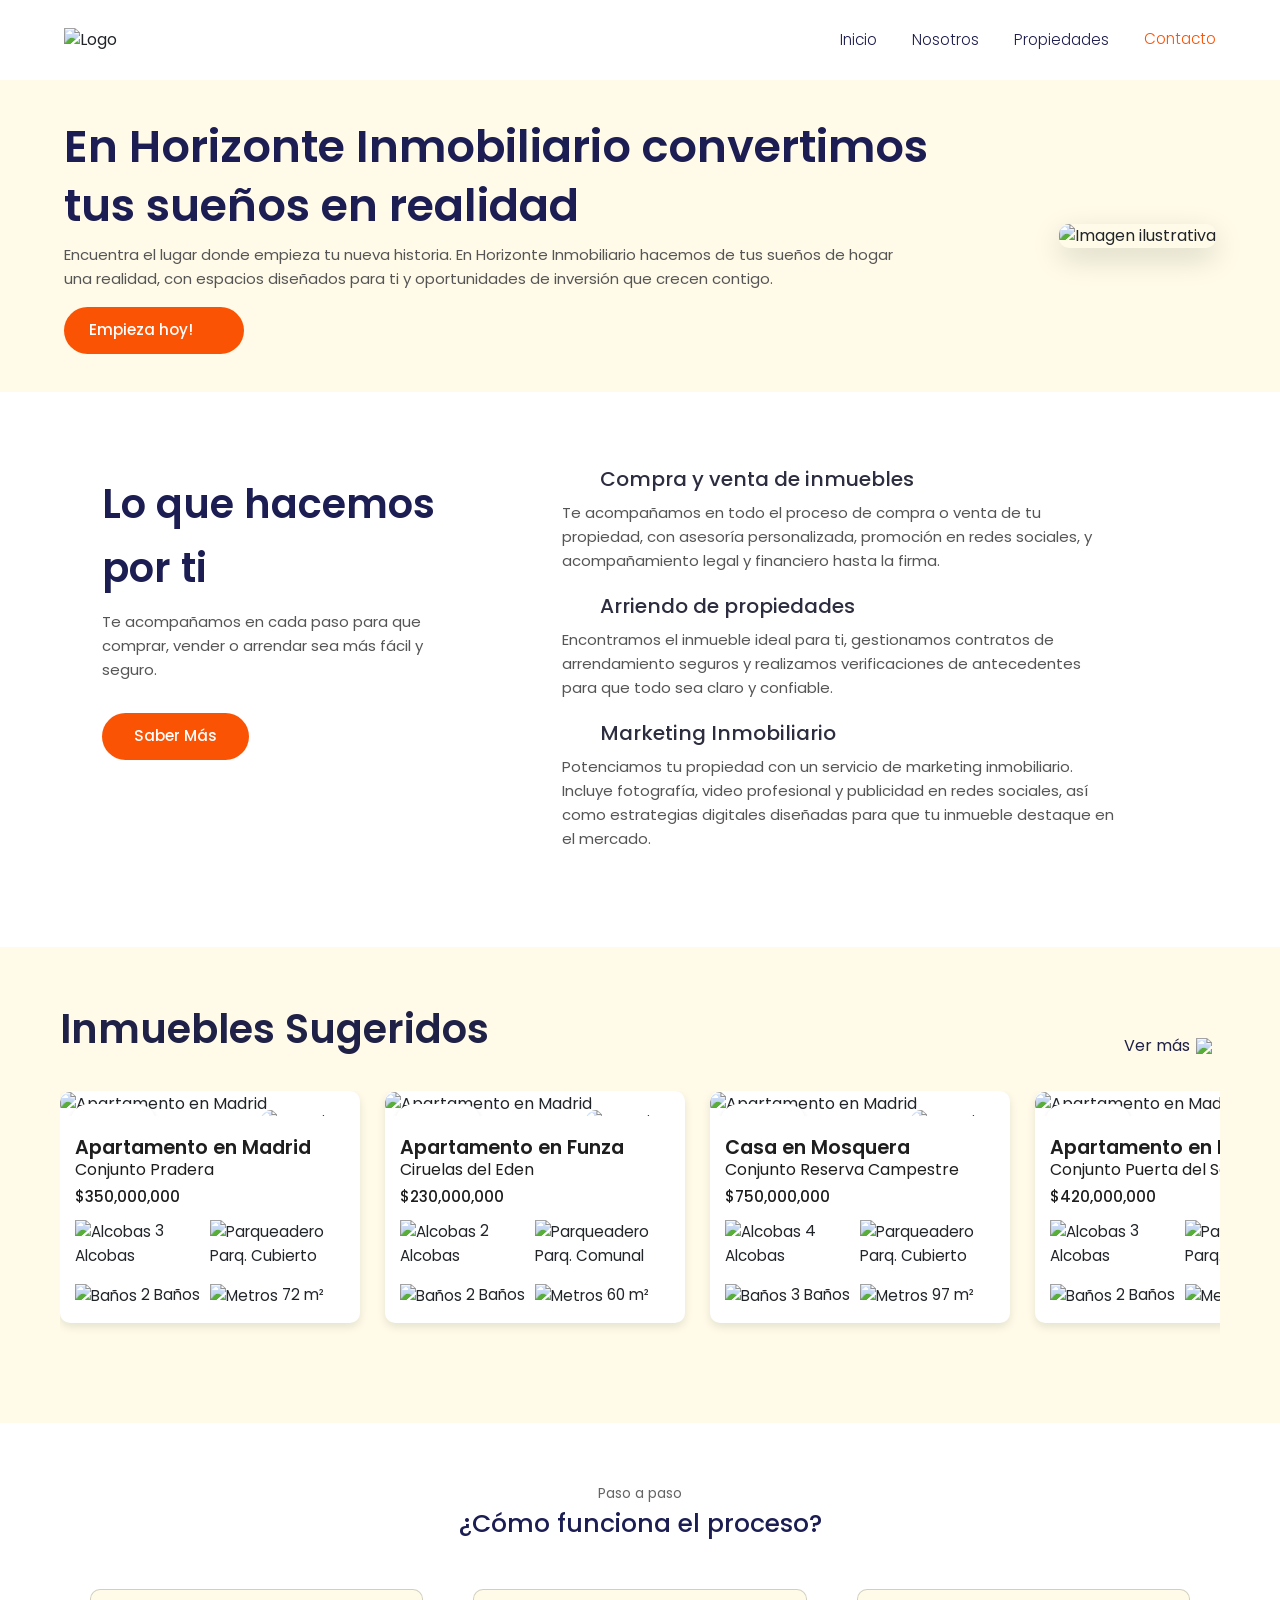
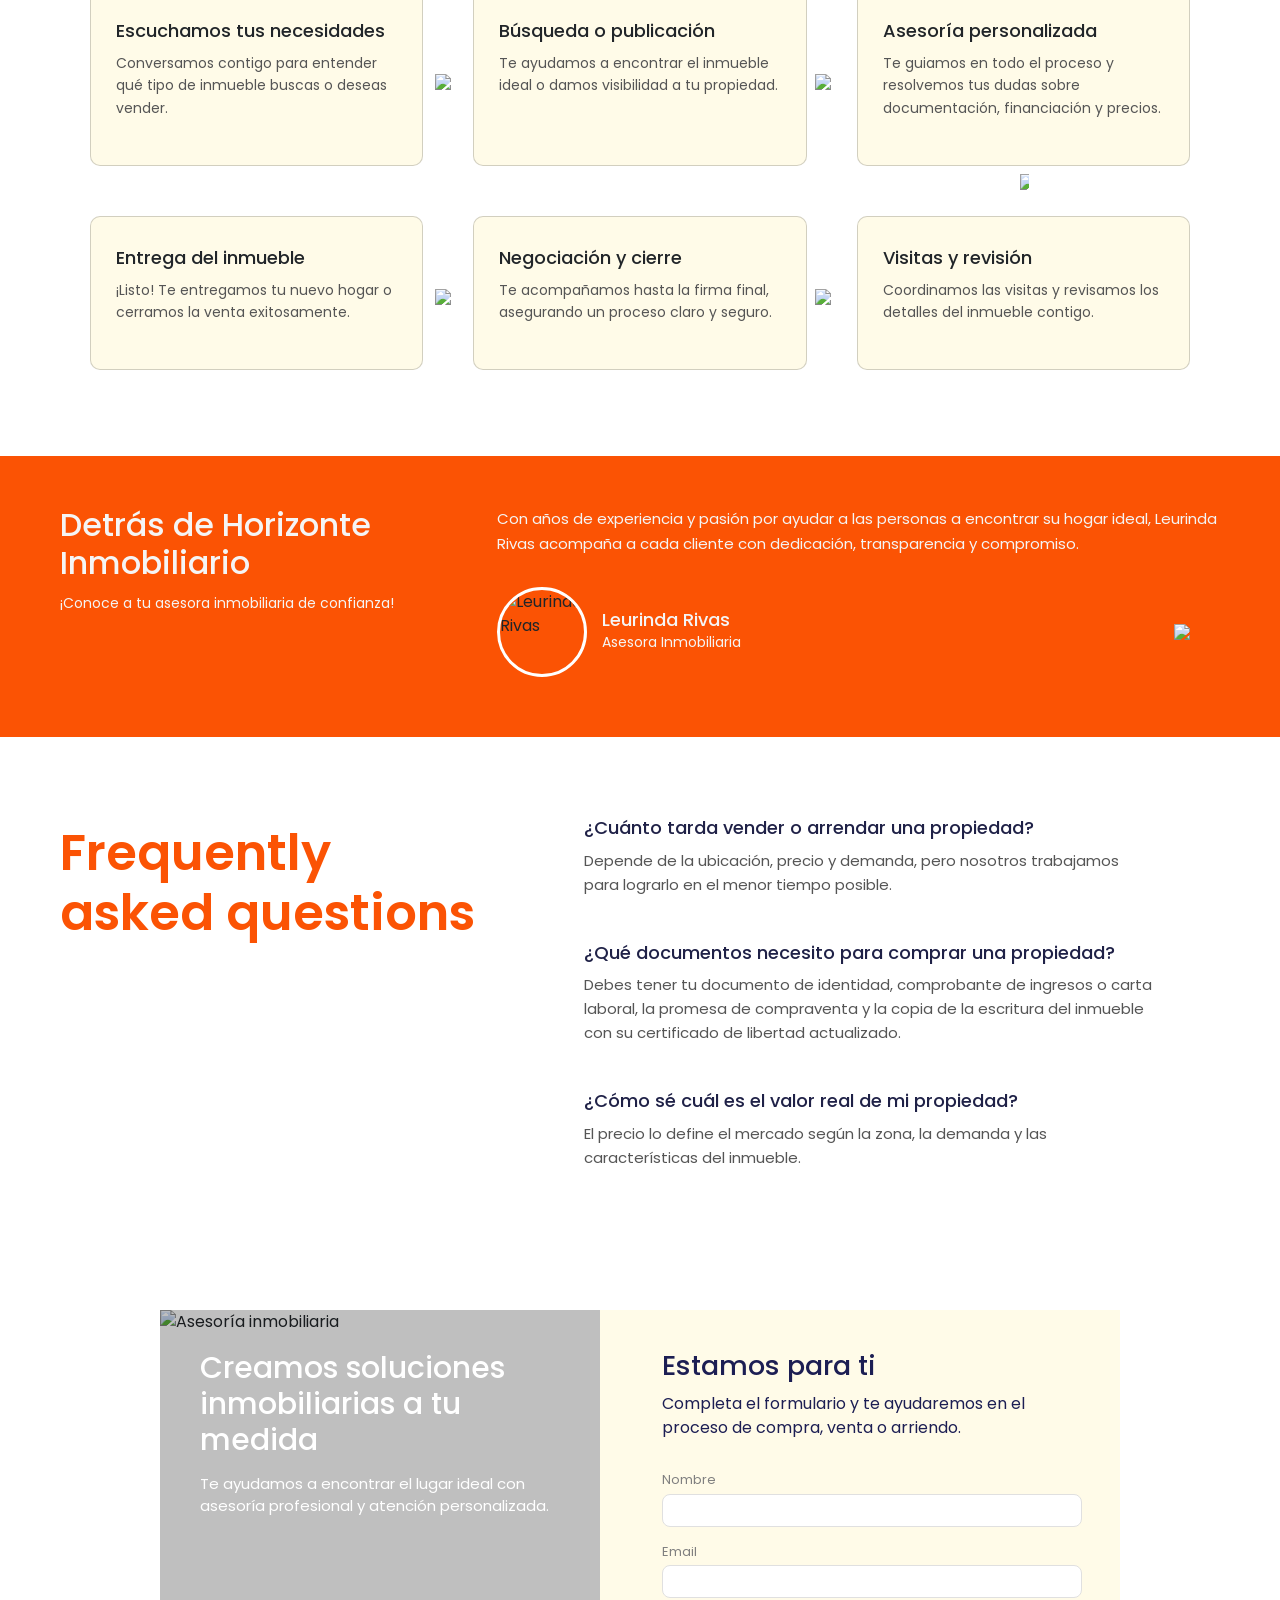
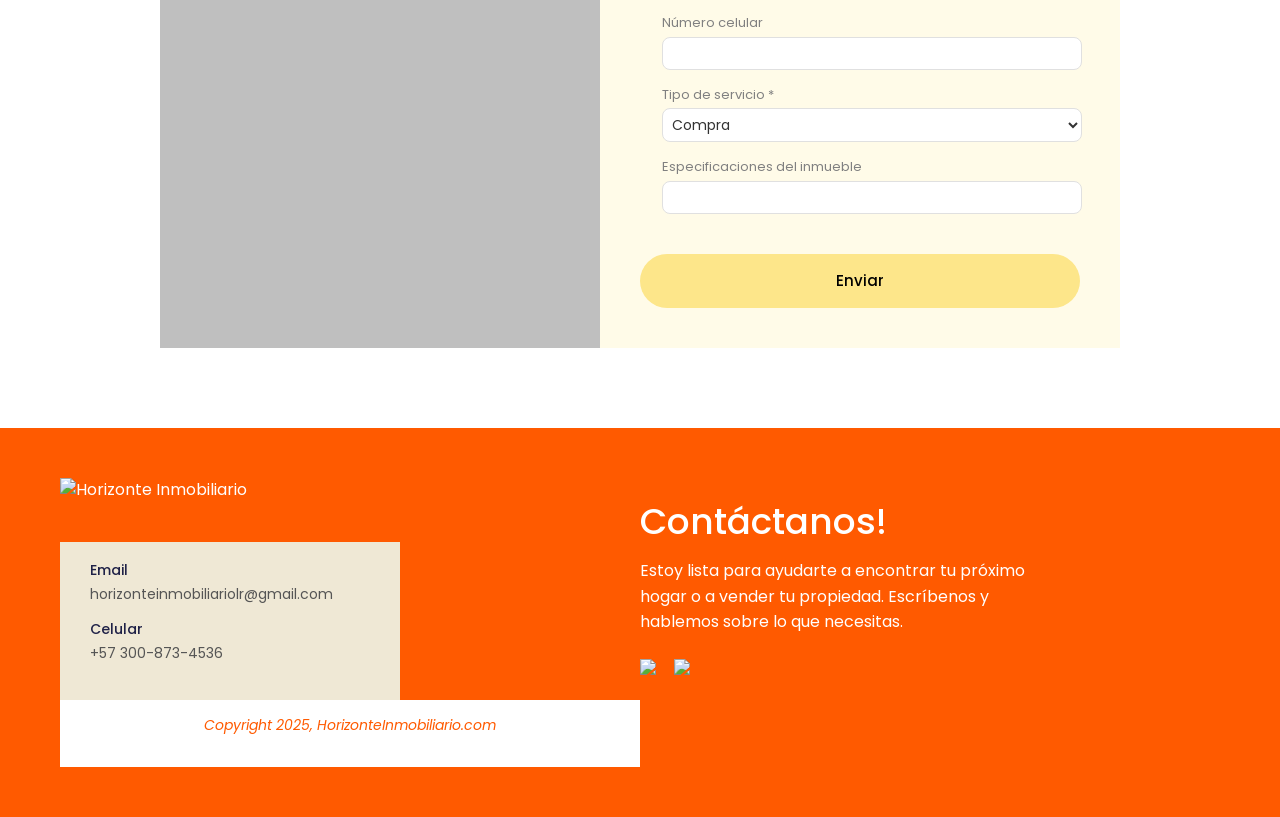
==== index.html @ 9b0975db "Add files via upload" ====
<!DOCTYPE html>
<html lang="en">
<head>
    <meta charset="UTF-8">
    <meta name="viewport" content="width=device-width, initial-scale=1">
    <link href="https://cdn.jsdelivr.net/npm/bootstrap@5.3.8/dist/css/bootstrap.min.css" rel="stylesheet">
    <link rel="stylesheet" href="style.css">
    <title>Horizonte Inmobiliario</title>
<body>
    <header class="header">
        <div><img src="imagenes/Inicio/Logo HI.svg" alt="Logo" class="logo"></div>
        <nav class="main-nav">
            <ul class="nav-list">
                <li><a href="#Inicio">Inicio</a></li>
                <li><a href="nosotros.html" target="_blank">Nosotros</a></li>
                <li><a href="#Inmuebles">Propiedades</a></li>
                <li><a href="https://wa.me/573008732536?text=Hola%2C%20quiero%20m%C3%A1s%20informaci%C3%B3n" id="Contacto" target="_blank">Contacto</a></li>
            </ul>
        </nav>
    </header>
    <main>
        <section class="Inicio">
            <div class="text">
                <h1>En Horizonte Inmobiliario convertimos tus sueños en realidad</h1>
                <p>Encuentra el lugar donde empieza tu nueva historia. En Horizonte Inmobiliario hacemos de tus sueños de hogar una realidad, con espacios diseñados para ti y oportunidades de inversión que crecen contigo.</p>
                <a href="#Formulario" class="button">
                    Empieza hoy!
                    <img src="imagenes/Inicio/Text Button inicio.svg" alt="" class="flecha">
                </a>
            </div>
            <img src="imagenes/Inicio/Imagen inicio.svg" alt="Imagen ilustrativa" class="inicioimg">
        </section>
        <section class="Servicios">
            <div class="text">
                <h1>Lo que hacemos por ti</h1>
                <p>Te acompañamos en cada paso para que comprar, vender o arrendar sea más fácil y seguro.</p>
                <a href="nosotros.html" target="_blank">Saber Más</a>
            </div>
            <div class="servicios">
                <div class="nose"><img src="imagenes/Servicios/pointer 1.svg" alt="" class="pointer1">
                <h2>Compra y venta de inmuebles</h2></div>
                <p>Te acompañamos en todo el proceso de compra o venta de tu propiedad, con asesoría personalizada, promoción en redes sociales, y acompañamiento legal y financiero hasta la firma.</p>
                <div class="nose"><img src="imagenes/Servicios/pointer 2.svg" alt="" class="pointer1">
                <h2>Arriendo de propiedades</h2></div>
                <p>Encontramos el inmueble ideal para ti, gestionamos contratos de arrendamiento seguros y realizamos verificaciones de antecedentes para que todo sea claro y confiable.</p>
                <div class="nose"><img src="imagenes/Servicios/pointer3.svg" alt="" class="pointer1">
                <h2>Marketing Inmobiliario</h2></div>
                <p>Potenciamos tu propiedad con un servicio de marketing inmobiliario. Incluye fotografía, video profesional y publicidad en redes sociales, así como estrategias digitales diseñadas para que tu inmueble destaque en el mercado.</p>
            </div>
        </section>
        <section class="inmuebles" id="Inmuebles">
            <h2>Inmuebles Sugeridos</h2>
            <a href="#seccion-inmuebles">
                <button class="boton-vermas">
                    Ver más 
                    <img src="imagenes/Inmuebles/Arrow 1.svg" alt="flecha" class="flecha">
                </button>
            </a>
            <div class="cards">
                <article class="card1">
                    <div class="img-container">
                        <img src="imagenes/Inmuebles/card1img.svg" alt="Apartamento en Madrid">
                        <span class="estado">En venta</span>
                        <div class="favorito">
                            <img src="imagenes/Inmuebles/Frame 5.svg" alt="Favorito">
                        </div>
                    </div>
                    <div class="card-content">
                        <div>
                            <h3>Apartamento en Madrid</h3>
                            <span>Conjunto Pradera</span>
                        </div>                
                        <span class="precio">$350,000,000</span>
                        <div class="info">
                            <div>
                                <img src="imagenes/Inmuebles/ion_bed-sharp.svg" alt="Alcobas"> 3 Alcobas
                            </div>
                            <div>
                                <img src="imagenes/Inmuebles/bxs_car.svg" alt="Parqueadero"> Parq. Cubierto
                            </div>
                            <div>
                                <img src="imagenes/Inmuebles/majesticons_bath-shower.svg" alt="Baños"> 2 Baños
                            </div>
                            <div>
                                <img src="imagenes/Inmuebles/bi_house-fill.svg" alt="Metros"> 72 m²
                            </div>
                        </div>
                    </div>
                </article>
                <article class="card2">
                    <div class="img-container">
                        <img src="imagenes/Inmuebles/card2img.svg" alt="Apartamento en Madrid">
                        <span class="estado">En venta</span>
                        <div class="favorito">
                            <img src="imagenes/Inmuebles/Frame 5.svg" alt="Favorito">
                        </div>
                    </div>
                    <div class="card-content">
                        <div>
                            <h3>Apartamento en Funza</h3>
                            <span>Ciruelas del Eden</span>
                        </div>                
                        <span class="precio">$230,000,000</span>
                        <div class="info">
                            <div>
                                <img src="imagenes/Inmuebles/ion_bed-sharp.svg" alt="Alcobas"> 2 Alcobas
                            </div>
                            <div>
                                <img src="imagenes/Inmuebles/bxs_car.svg" alt="Parqueadero"> Parq. Comunal
                            </div>
                            <div>
                                <img src="imagenes/Inmuebles/majesticons_bath-shower.svg" alt="Baños"> 2 Baños
                            </div>
                            <div>
                                <img src="imagenes/Inmuebles/bi_house-fill.svg" alt="Metros"> 60 m²
                            </div>
                        </div>
                    </div>
                </article>
                <article class="card3">
                    <div class="img-container">
                        <img src="imagenes/Inmuebles/card3img.svg" alt="Apartamento en Madrid">
                        <span class="estado">En venta</span>
                        <div class="favorito">
                            <img src="imagenes/Inmuebles/Frame 5.svg" alt="Favorito">
                        </div>
                    </div>
                    <div class="card-content">
                        <div>
                            <h3>Casa en Mosquera</h3>
                            <span>Conjunto Reserva Campestre</span>
                        </div>                
                        <span class="precio">$750,000,000</span>
                        <div class="info">
                            <div>
                                <img src="imagenes/Inmuebles/ion_bed-sharp.svg" alt="Alcobas"> 4 Alcobas
                            </div>
                            <div>
                                <img src="imagenes/Inmuebles/bxs_car.svg" alt="Parqueadero"> Parq. Cubierto
                            </div>
                            <div>
                                <img src="imagenes/Inmuebles/majesticons_bath-shower.svg" alt="Baños"> 3 Baños
                            </div>
                            <div>
                                <img src="imagenes/Inmuebles/bi_house-fill.svg" alt="Metros"> 97 m²
                            </div>
                        </div>
                    </div>
                </article>
                <article class="card4">
                    <div class="img-container">
                        <img src="imagenes/Inmuebles/card4img.svg" alt="Apartamento en Madrid">
                        <span class="estado">En venta</span>
                        <div class="favorito">
                            <img src="imagenes/Inmuebles/Frame 5.svg" alt="Favorito">
                        </div>
                    </div>
                    <div class="card-content">
                        <div>
                            <h3>Apartamento en Mosquera</h3>
                            <span>Conjunto Puerta del Sol</span>
                        </div>                
                        <span class="precio">$420,000,000</span>
                        <div class="info">
                            <div>
                                <img src="imagenes/Inmuebles/ion_bed-sharp.svg" alt="Alcobas"> 3 Alcobas
                            </div>
                            <div>
                                <img src="imagenes/Inmuebles/bxs_car.svg" alt="Parqueadero"> Parq. Cubierto
                            </div>
                            <div>
                                <img src="imagenes/Inmuebles/majesticons_bath-shower.svg" alt="Baños"> 2 Baños
                            </div>
                            <div>
                                <img src="imagenes/Inmuebles/bi_house-fill.svg" alt="Metros"> 75 m²
                            </div>
                        </div>
                    </div>
                </article>
                <article class="card5">
                    <div class="img-container">
                        <img src="imagenes/Inmuebles/card5img.svg" alt="Apartamento en Madrid">
                        <span class="estado">En venta</span>
                        <div class="favorito">
                            <img src="imagenes/Inmuebles/Frame 5.svg" alt="Favorito">
                        </div>
                    </div>
                    <div class="card-content">
                        <div>
                            <h3>Apartamento en Madrid</h3>
                            <span>La prosperidad</span>
                        </div>                
                        <span class="precio">$180,000,000</span>
                        <div class="info">
                            <div>
                                <img src="imagenes/Inmuebles/ion_bed-sharp.svg" alt="Alcobas"> 2 Alcobas
                            </div>
                            <div>
                                <img src="imagenes/Inmuebles/bxs_car.svg" alt="Parqueadero"> Parq. Comunal
                            </div>
                            <div>
                                <img src="imagenes/Inmuebles/majesticons_bath-shower.svg" alt="Baños"> 2 Baños
                            </div>
                            <div>
                                <img src="imagenes/Inmuebles/bi_house-fill.svg" alt="Metros"> 55 m²
                            </div>
                        </div>
                    </div>
                </article>
                <article class="card6">
                    <div class="img-container">
                        <img src="imagenes/Inmuebles/card6img.svg" alt="Apartamento en Madrid">
                        <span class="estado">En venta</span>
                        <div class="favorito">
                            <img src="imagenes/Inmuebles/Frame 5.svg" alt="Favorito">
                        </div>
                    </div>
                    <div class="card-content">
                        <div>
                            <h3>Casa en Madrid</h3>
                            <span>Conjunto La Arboleda</span>
                        </div>                
                        <span class="precio">$480,000,000</span>
                        <div class="info">
                            <div>
                                <img src="imagenes/Inmuebles/ion_bed-sharp.svg" alt="Alcobas"> 3 Alcobas
                            </div>
                            <div>
                                <img src="imagenes/Inmuebles/bxs_car.svg" alt="Parqueadero"> Parq. Cubierto
                            </div>
                            <div>
                                <img src="imagenes/Inmuebles/majesticons_bath-shower.svg" alt="Baños"> 2 Baños
                            </div>
                            <div>
                                <img src="imagenes/Inmuebles/bi_house-fill.svg" alt="Metros"> 102 m²
                            </div>
                        </div>
                    </div>
                </article>
        </section>
        <section class="proceso">
            <p class="subtitulo">Paso a paso</p>
            <h2>¿Cómo funciona el proceso?</h2>

            <div class="grid">
                <div class="card"> 
                    <h4>Escuchamos tus necesidades</h4>
                    <p>Conversamos contigo para entender qué tipo de inmueble buscas o deseas vender.</p>
                </div>
                <div class="card">
                    <h4>Búsqueda o publicación</h4>
                    <p>Te ayudamos a encontrar el inmueble ideal o damos visibilidad a tu propiedad.</p>
                </div>
                <div class="card">
                    <h4>Asesoría personalizada</h4>
                    <p>Te guiamos en todo el proceso y resolvemos tus dudas sobre documentación, financiación y precios.</p>
                </div>
                <div class="card">
                    <h4>Entrega del inmueble</h4>
                    <p>¡Listo! Te entregamos tu nuevo hogar o cerramos la venta exitosamente.</p> 
                </div>
                <div class="card">
                    <h4>Negociación y cierre</h4>
                    <p>Te acompañamos hasta la firma final, asegurando un proceso claro y seguro.</p>
                </div>
                <div class="card">
                    <h4>Visitas y revisión</h4>
                    <p>Coordinamos las visitas y revisamos los detalles del inmueble contigo.</p>
                </div>
                <!-- Flechas -->
                <img src="imagenes/Proceso/Arrow-right.svg" class="arrow arrow1">
                <img src="imagenes/Proceso/Arrow-right.svg" class="arrow arrow2">
                <img src="imagenes/Proceso/Arrow down.svg" class="arrow arrow3">
                <img src="imagenes/Proceso/Arrow-left.svg" class="arrow arrow4">
                <img src="imagenes/Proceso/Arrow-left.svg" class="arrow arrow5">
            </div>
        </section>
        <section class="asesora">
            <article class="asesora-texto">
                <h2>Detrás de Horizonte Inmobiliario</h2>
                <p class="subtitulo">¡Conoce a tu asesora inmobiliaria de confianza!</p>
            </article>
            <article class="asesora-info">
                <p>
                    Con años de experiencia y pasión por ayudar a las personas a encontrar su hogar ideal,
                    Leurinda Rivas acompaña a cada cliente con dedicación, transparencia y compromiso.
                </p>
                <div class="perfil">
                    <img src="imagenes/Asesora/leurinda.svg" class= "mami" alt="Leurinda Rivas"> 
                    <div> 
                        <h4>Leurinda Rivas</h4> 
                        <p>Asesora Inmobiliaria</p> 
                    </div> 
                    <img src="imagenes/Asesora/lucide_house.svg" class="icono-house">
                </div> 
            </article>
        </section>
        <section class="faq">
            <div class="faq-left">
                <h3>Frequently <br> asked questions</h3>
            </div>
            <div class="faq-right">
                <div class="faq-item">
                    <h4>¿Cuánto tarda vender o arrendar una propiedad?</h4>
                    <p>Depende de la ubicación, precio y demanda, pero nosotros trabajamos para lograrlo en el menor tiempo posible.</p>
                    <img src="imagenes/FAQ/Line.svg" alt="" class="line">
                </div>

                <div class="faq-item">
                    <h4>¿Qué documentos necesito para comprar una propiedad?</h4>
                    <p>Debes tener tu documento de identidad, comprobante de ingresos o carta laboral, la promesa de compraventa y la copia de la escritura del inmueble con su certificado de libertad actualizado.</p>
                    <img src="imagenes/FAQ/Line.svg" alt="" class="line">
                </div>

                <div class="faq-item">
                    <h4>¿Cómo sé cuál es el valor real de mi propiedad?</h4>
                    <p>El precio lo define el mercado según la zona, la demanda y las características del inmueble.</p>
                    <img src="imagenes/FAQ/Line.svg" alt="" class="line">
                </div>
            </div>
        </section>

        <section class="Formulario" id="Formulario">
            <div class="contacto-imagen">
                <img src="imagenes/formulario/formimg.svg" alt="Asesoría inmobiliaria">
                <div class="texto-imagen">
                    <h1>Creamos soluciones inmobiliarias a tu medida</h1>
                    <p>
                    Te ayudamos a encontrar el lugar ideal con asesoría profesional
                    y atención personalizada.
                    </p>
                </div>
            </div>
            <div class="contacto-form">
                <h3>Estamos para ti</h3>
                <p>Completa el formulario y te ayudaremos en el proceso de compra, venta o arriendo.</p>
                <form class="form" action="https://formspree.io/f/xkogdlrq" method="POST">
                    <div class="user">
                        <ul class="user-info">
                            <li class="user-info__item">
                                <label for="name">Nombre</label>
                                <input type="text" name="name" id="name">
                            </li>
                            <li class="user-info__item">
                                <label for="name">Email</label>
                                <input type="text" name="email" id="email">
                            </li>
                            <li class="user-info__item">
                                <label for="name">Número celular</label>
                                <input type="text" name="numero" id="email">
                            </li>
                            <li class="user-info__item">
                                <label for="servicio">Tipo de servicio *</label>
                                <select required id="servicio" name="Servicio">
                                    <option>Compra</option>
                                    <option>Venta</option>
                                    <option>Arriendo</option>
                                </select>
                            </li>
                            <li class="user-info__item">
                                <label for="name">Especificaciones del inmueble</label>
                                <input type="text" name="Especificaciones del inmueble" id="info">
                            </li>
                        </ul>
                        <button type="submit">Enviar</button>
                    </div>
                </form>
            </div>
        </section>
        <footer class="footer">

    <div class="footer-container">

        <!-- COLUMNA IZQUIERDA -->
        <div class="footer-left">

            <img src="imagenes/Footer/Logo HI 2 blanco.svg" alt="Horizonte Inmobiliario" class="footer-logo">

            <div class="contact-box">
                <div>
                    <h5>Email</h5>
                    <p>horizonteinmobiliariolr@gmail.com</p>
                </div>

                <div>
                    <h5>Celular</h5>
                    <p>+57 300-873-4536</p>
                </div>
            </div>

        </div>


        <!-- COLUMNA DERECHA -->
        <div class="footer-right">

            <h2>Contáctanos!</h2>

            <p>
                Estoy lista para ayudarte a encontrar tu próximo hogar o a vender tu propiedad.
                Escríbenos y hablemos sobre lo que necesitas.
            </p>

            <div class="social-icons">
                <a href="https://www.facebook.com/horizonteinmobiliariolr/" target="_blank">
                    <img src="imagenes/Footer/facebook.svg">
                </a>
                <a href="https://www.instagram.com/horizonte_inmobiliario?igsh=bDhvd2RnYTdtYzVm" target="_blank">
                    <img src="imagenes/Footer/instagram.svg">
                </a>
            </div>

        </div>
    <!-- COPYRIGHT -->
    <div class="copyright">
        <p><i>Copyright 2025, HorizonteInmobiliario.com</i></p>
    </div>

</footer>
    </main>
<script src="https://cdn.jsdelivr.net/npm/bootstrap@5.3.8/dist/js/bootstrap.bundle.min.js"></script>
</body>
</html>
---- style.css ----
@import url('https://fonts.googleapis.com/css2?family=Poppins:ital,wght@0,100;0,200;0,300;0,400;0,500;0,600;0,700;0,800;0,900;1,100;1,200;1,300;1,400;1,500;1,600;1,700;1,800;1,900&display=swap');
/* HEADER */
body {
    margin: 0;
    padding: 0;
    font-family:"Poppins", sans-serif;
}
*,
*::before,
*::after {
  box-sizing: border-box;
}
.header {
    height: 80px;
    padding: 0 5%;
    background-color: white;
    display: flex;
    justify-content: space-between;
    align-items: center;
}
.logo {
    height: 80px;
    justify-content: flex-start;
}
.main-nav {
    display: flex;
    align-items: center;
    gap: 30px;
}
.nav-list {
    list-style: none;
    display: flex;
    gap: 35px;
    margin: 0;
    padding: 0;
}

.nav-list li{
  gap: 5px;
}
.nav-list a {
  text-decoration: none;
  color: #1c1c4d;
  font-weight: 300;
  font-style: normal;
}
.nav-list a:hover {
  color: #FB5304;
}
#Contacto {
    display: flex;
    justify-content: flex-end;
    text-decoration: none;
    color: #FB5304;
    font-weight: 300;
}

/* INICIO */
.Inicio {
    height: 760;
    display: flex;
    align-items: center;
    justify-content: space-between;
    padding: 3% 5%;
    background-color: #FFFBE8; 
    gap: 50px;
}
.inicioimg {
    display: flex;
    justify-content: flex-end;
    width: 200;
    height: 300;
    border-radius: 10px;
    max-width: 500px;
    box-shadow: 0 10px 30px rgba(0,0,0,0.15);
}
.text {
  flex: 1;
}
.text h1 {
  font-size: 2.8rem;
  font-weight: 600;
  font-style: medium;
  color: #1C1E53;
  line-height: 1.3;
}
.text p {
  font-size: 15px;
  color: #555;
  line-height: 1.6;
  max-width: 90%;
}
.button {
  background-color: #FB5304;
  border: none;
  border-radius: 30px;
  padding: 12px 25px;
  display: flex;
  align-items: center;
  gap: 10px;
  cursor: pointer;
  transition: 0.3s;
  width: fit-content;
  margin-top: 10px;
}
.button:hover {
  background-color: #FBB117;
}

a {
  color: white;
  text-decoration: none;
  font-weight: 500;
  font-size: 0.95rem;
}
.flecha {
  width: 16px;
  height: 16px;
}

/* Servicios */
.Servicios {
    display: flex;
    justify-content: space-between;
    align-items: flex-start;
    background-color:white;
    padding: 80px 8%;
    gap: 50px;
    height: 400;
}
.Servicios .text {
    flex: 1;
}

.Servicios .text h1 {
    font-style: normal;
    font-weight: 600;
    font-size: 40px;
    line-height: 64px;
    color: #1C1E53;
    margin-bottom: 10px;
}

.Servicios .text h3 {
  color:#2b2c61;
  font-size: 0.95rem;
  line-height: 1.6;
  margin-bottom: 40px;
}
.Servicios .text a {
    background-color: #FB5304;
    color: white;
    padding: 12px 32px;
    border-radius: 25px;
    text-decoration: none;
    font-weight: 500;
    transition: 0.3s ease;
    display: inline-block; /* importante */
    margin-top: 15px; /* ajusta a tu gusto */
}

.Servicios .text a:hover {
    background-color: #FBB117;
}
.Servicios .servicios {
    flex: 1.5;
    display: flex;
    flex-direction: column;
    gap: 10px;
}

.Servicios .servicios img {
    width: 30px;
}
.Servicios .servicios h2 {
    font-style: normal;
    font-weight: 500;
    font-size: 20.2439px;
    line-height: 15px;
    color: #2c2d3f;
    margin-bottom: 4px;
    display: flex;
    align-items: center;
}

.Servicios .servicios p {
  font-size: 15px;
  color: #555;
  line-height: 1.6;
  max-width: 90%;
}

/* Inmuebles */
.inmuebles {
  background-color: #FFFBE8;
  padding: 50px 60px 80px;
}

.inmuebles h2 {
  color: #1f2147;
  margin-bottom: 30px;
    font-family: 'Poppins';
    font-style: normal;
    font-weight: 600;
    font-size: 40px;
    line-height: 64px;
}
.boton-vermas {
  float: right;
  background: none;
  border: none;
  color: #1f2147;
  cursor: pointer;
  display: flex;
  align-items: center;
  gap: 6px;
  margin-top: -60px;
  font-size: 0.95rem;
  line-height: 1.6;
  font-size: 16px;
  line-height: 28px;
}

.boton-vermas img {
  width: 18px;
}
.cards {
  display: flex;
  gap: 25px;
  overflow-x: auto;
  scroll-snap-type: x mandatory;
  scroll-behavior: smooth;
  padding-bottom: 20px;
}

.cards article {
  scroll-snap-align: center;
  flex: 0 0 auto;
  width: 300px;
  background: #fff;
  border-radius: 10px;
  box-shadow: 0 4px 10px rgba(0,0,0,0.1);
  padding: 15px;
}

.cards::-webkit-scrollbar {
  display: none;
}
.cards .img-card {
  width: 100%;
  border-radius: 10px;
  margin-bottom: 10px;
}

.cards h3 {
  font-size: 1.20rem;
  line-height: 4px;
  font-weight: 600;
  color: #1e1e1e;
}
.cards span {
  margin-top: 3px;
  color: #1e1e1e;
}

.cards .precio {
  font-size: 0.95rem;
  line-height: 1.6;
  color:  #1e1e1e;
  display: block;
  font-weight: 500;
  margin-bottom: 10px;
}

.cards .info {
  display: grid;
  grid-template-columns: repeat(2, 1fr);
  gap: 15px 0px;
  font-size: 0.95rem;
  line-height: 1.6;
}
.cards .info img {
  width: 16px;  /* ajusta el tamaño a tu gusto */
  height: 16px;
  object-fit: contain;
  vertical-align: middle;
}
.cards article {
  padding: 0; /* quitamos el padding general */
  overflow: hidden;
}
.cards article .img-card {
  width: 100%;
  display: block;
  border-radius: 10px 10px 0 0; /* redondea solo arriba */
}
.cards .card-content {
  padding: 15px; /* solo el contenido tiene padding */
}
.cards .card-content h3 {
  margin-top: 15px;
}
.img-container {
  position: relative;
  width: 100%;
  border-radius: 10px;
  overflow: hidden;
}

.img-container img {
  width: 100%;
  height: auto;
  border-radius: 10px;
  display: bl;
}

/* Etiqueta "En venta" */
.img-container .estado {
  position: absolute;
  top: 10px;
  left: 10px;
  background-color: white;
  color: #1f2147;
  font-weight: 600;
  font-size: 14px;
  border-radius: 20px;
  padding: 8px 12px;
  box-shadow: 0 2px 5px rgba(0,0,0,0.1);
}

/* Botón del corazón */
.img-container .favorito {
  position: absolute;
  top: 10px;
  right: 10px;
  padding: 8px;
  cursor: pointer;
}

.img-container .favorito img {
  width: 26px;
  height: 26px;
}

/* Paso a paso */
.proceso {
  background: #fff;
  padding: 60px 60px;
  text-align: center;
}
.proceso .subtitulo {
  font-size: 14px;
  color: #656565;
  margin-bottom: 5px;
}

.proceso h2 {
  font-size: 25px;
  margin-bottom: 50px;
  color: #1C1E53;
}

.grid {
  position: relative; /* para las flechas */
  display: grid;
  grid-template-columns: repeat(3, 1fr);
  gap: 50px;
  max-width: 1100px;
  margin: 0 auto;
}

.card {
  background: #FFFBE8;
  padding: 30px 25px;
  border-radius: 10px;
  text-align: left;
  transition: transform 0.3s ease, box-shadow 0.3s ease;
}
.card:hover {
  transform: translateY(-6px);
  box-shadow: 0 16px 35px rgba(0, 0, 0, 0.12);
}

.card h4 {
  font-size: 18px;
  margin-bottom: 10px;
  font-style: normal;
    font-weight: 500;
}

.card p {
  font-size: 14px;
  color: #555;
  line-height: 1.6;
}

.arrow {
  position: absolute;
  width: 30px;
}

.arrow1 {
  top: 85px;
  left: 345px;
}

.arrow2 {
  top: 85px;
  left: 725px;
}

.arrow3 {
  top: 185px;
  left: 930px;
  width: 9px;
}

.arrow4 {
  top: 300px;
  left: 725px;
}

.arrow5 {
  top: 300px;
  left: 345px;
}

/* Asesora */
.asesora {
  display: grid;
  grid-template-columns: 0.8fr 1.6fr; /* 👈 CAMBIO CLAVE */
  gap: 70px;
  margin-top: 2%;
  background-color: #FB5304;
  padding: 50px 50px 60px 60px;
  align-items: start;
}

.asesora-texto {
  align-self: start;
}
.asesora-texto h2 {
  font-size: 32px;
  color: whitesmoke;
  margin-bottom: 10px;
}

.asesora-texto .subtitulo {
  font-size: 14px;
  color: whitesmoke;
  margin-bottom: 0px;
}

.asesora-info p {
  font-size: 15px;
  line-height: 1.7;
  color: whitesmoke;
  margin-bottom: 30px;
}

.perfil {
  display: flex;
  align-items: center;
  gap: 15px;
}

.perfil h4 {
  font-size: 18px;
  margin: 0;
  color:whitesmoke;
}

.perfil p {
  font-size: 14px;
  margin: 0;
  color: whitesmoke;
}
.perfil .mami {
  width: 90px;
  height: 90px;
  border: 3px solid white;
  border-radius: 80%;
}

.icono-house {
  margin-left: auto;
  max-width:60px;
  padding-right: 40px;
}

/* FAQ */
.faq {
  display: grid;
  grid-template-columns: 2fr 3fr;
  gap: 100px;
  padding: 80px 60px;
  background-color: #ffffff;
}

.faq-left h3 {
  color: #FB5304;
  font-size: 50px;
  font-weight: 600;
  line-height: 1.2;
  margin-top: 6px;
}

.faq-right {
  display: flex;
  flex-direction: column;
  gap: 5px;
}

.faq-item h4 {
  font-size: 18px;
  color: #1f2147;
  margin-bottom: 10px;
  max-width: 90%;
}

.faq-item p {
  font-size: 15px;
  color: #555;
  line-height: 1.6;
  max-width: 90%;
}

/* Formulario */
.Formulario {
  display: flex;
  max-width: 1000px;
  margin: 60px auto;
  margin-top: 0px;
  gap: 0px;
  background-color: #ffffff;
  padding: 20px;
}
.contacto-imagen {
  position: relative;
  flex: 1;
  overflow: hidden;
}
.contacto-imagen img {
  width: 100%;
  height: 100%;
  object-fit: cover;
  display: block;
}

.texto-imagen {
  position: absolute;
  inset: 0;
  background: rgba(0, 0, 0, 0.25);
  color: #ffffff;
  padding: 40px;
  display: flex;
  flex-direction: column;
  justify-content: flex-start;
}
.texto-imagen h1 {
  font-size: 30px;
  margin-bottom: 15px;
}

.texto-imagen p {
  font-size: 15px;
  max-width: 420px;
}

.contacto-form {
  flex: 1;
  background-color: #FFFBE8;
  padding: 40px;
  flex-direction: column;
}

.contacto-form h3 {
  color: #1C1E53;
  margin-bottom: 10px;
  font-size: 27px;
  margin-left: 5%;
  margin-right: 5%;
  font-style: normal;
    font-weight: 500;
}

.contacto-form p {
  font-size: 16px;
  margin-bottom: 25px;
  margin-left: 5%;
  margin-right: 5%;
  color: #1C1E53;
}

.user {
  width: 100%;
}

.user-info {
  list-style: none;  
  padding: 0;
  margin: 30px auto;
  margin-left: 5%;
  margin-right: 10%;
  width: 100%;
  max-width: 420px;      
}

.user-info__item {
  display: flex;
  flex-direction: column;
  margin-bottom: 15px;
}

.user-info__item label {
  font-size: 13px;
  margin-bottom: 4px;
  justify-content: center;
  color: #808080;
}
.user-info__item input,
.user-info__item select {
  width: 100%;
  padding: 5px;
  border: 1px solid #e0e0e0;
  border-radius: 8px;
  font-size: 14px;
  background-color: #ffffff;
}
.user button {
  width: 100%;
  padding: 16px;
  margin-top: 10px;
  border: none;
  border-radius: 30px;
  background-color: #fde68a;
  font-size: 15px;
  font-weight: 500;
  font-family:"poppins";
  cursor: pointer;
  transition: 0.3s;
}
.user button:hover {
  background-color: #fcd34d;
}

input,
select,
textarea {
  font-size: 14px;
  color: #333;
  font-family: "Poppins";
}

body {
  font-family: "Poppins";
}

h1, h2, h3, p, button, input {
  font-family: "Poppins", sans-serif;
}

.footer{
    background-color:#ff5a00;
    color:white;
    margin-top:60px;
}

/* contenedor principal */

.footer-container{
    display:grid;
    grid-template-columns:1fr 1fr;
    padding:50px 60px;
    align-items:center;
}


/* LOGO */

.footer-logo{
    width:200px;
    margin-bottom:40px;
}


/* CAJA DE CONTACTO */

.contact-box{
    background-color:#EFE8D5;
    padding:20px 30px;
    gap:60px;
    width:340px;
}

.contact-box h5{
    color:#1f2147;
    font-size:14px;
    margin-bottom:5px;
}

.contact-box p{
    color:#555;
    font-size:14px;
}


/* TEXTO DERECHO */

.footer-right h2{
    font-size:36px;
    margin-bottom:15px;
}

.footer-right p{
    max-width:420px;
    line-height:1.6;
}


/* ICONOS */

.social-icons{
    display:flex;
    gap:18px;
    margin-top:20px;
}

.social-icons img{
    width:18px;
    cursor:pointer;
}


/* COPYRIGHT */

.copyright{
    background:white;
    text-align:center;
    padding:15px;
}

.copyright p{
    color:#ff5a00;
    font-size:14px;
}

.nose {
  display: flex;
  align-items: center; /* alinea verticalmente */
  gap: 8px;
}

/* SECCIÓN GENERAL */
.about{
  padding: 50px 80px;
  background: #f5f5f5;
}

/* CONTENEDOR ARRIBA */
.about-container{
  display: flex;
  align-items: center;
  justify-content: space-between;
  gap: 60px;
}

/* TEXTO */
.about-text{
  width: 50%;
}

.about-text .tag{
  font-size: 14px;
  color: #6b6b6b;
}

.about-text h1{
  font-size: 38px;
  color: #1C1E53; /* azul oscuro */
  margin: 15px 0;
  font-weight: 600;
}

.about-text p{
  color: #6b6b6b;
  line-height: 1.6;
}

/* IMAGEN */
.about-img{
  width: 50%;
}

.about-img img{
  width: 100%;
  border-radius: 10px;
  box-shadow: 0 10px 30px rgba(0,0,0,0.15);
}

/* BLOQUE GRIS */
.about-box{
  margin-top: 80px;
  background: #e9e9e9;
  padding: 50px;
  border-radius: 10px;
}

/* TEXTO PEQUEÑO */
.about-box .mini{
  font-size: 14px;
  color: #6b6b6b;
}

/* CARDS */
.about-cards{
  display: flex;
  gap: 50px;
  margin-top: 20px;
}

.card-about h3{
  color: #1C1E53;
  margin-bottom: 10px;
  font-size: 22px;
}

.card-about p{
  color: #6b6b6b;
  line-height: 1.6;
}
.card-about {
  background: #FFFBE8;
  width: 50%;
  padding: 30px 40px;
  border-radius: 10px;
  text-align: left;
  transition: transform 0.3s ease, box-shadow 0.3s ease;
}
.card-about:hover {
  transform: translateY(-6px);
  box-shadow: 0 16px 35px rgba(0, 0, 0, 0.12);
}

/* SECCIÓN */
.carrusel{
  margin: 80px 0;
  padding: 0 80px;
}

/* TÍTULO */
.titulocarrusel{
  color: #1f2147;
  margin-bottom: 40px;
  font-family: 'Poppins';
  font-size: 28px;
  text-align: center;
}

/* IMÁGENES */
.carousel-item img{
  height: 500px;
  object-fit: cover;
  border-radius: 12px;
}

/* SOMBRA (esto lo hace ver premium) */
.carousel{
  box-shadow: 0 15px 40px rgba(0,0,0,0.15);
  border-radius: 12px;
  overflow: hidden;
}

/* BOTONES (flechas) */
.carousel-control-prev-icon,
.carousel-control-next-icon{
  background-color: rgba(0,0,0,0.4);
  border-radius: 50%;
  padding: 20px;
}

/* EFECTO HOVER SUAVE */
.carousel-item img:hover{
  transform: scale(1.02);
  transition: 0.4s;
}

.footer{
    background-color:#ff5a00;
    color:white;
    margin-top:60px;
}

/* contenedor principal */

.footer-container{
    display:grid;
    grid-template-columns:1fr 1fr;
    padding:50px 60px;
    align-items:center;
}


/* LOGO */

.footer-logo{
    width:200px;
    margin-bottom:40px;
}


/* CAJA DE CONTACTO */

.contact-box{
    background-color:#EFE8D5;
    padding:20px 30px;
    gap:60px;
    width:340px;
}

.contact-box h5{
    color:#1f2147;
    font-size:14px;
    margin-bottom:5px;
}

.contact-box p{
    color:#555;
    font-size:14px;
}


/* TEXTO DERECHO */

.footer-right h2{
    font-size:36px;
    margin-bottom:15px;
}

.footer-right p{
    max-width:420px;
    line-height:1.6;
}


/* ICONOS */

.social-icons{
    display:flex;
    gap:18px;
    margin-top:20px;
}

.social-icons img{
    width:18px;
    cursor:pointer;
}


/* COPYRIGHT */

.copyright{
    background:white;
    text-align:center;
    padding:15px;
}

.copyright p{
    color:#ff5a00;
    font-size:14px;
}

.nose {
  display: flex;
  align-items: center; /* alinea verticalmente */
  gap: 8px;
}
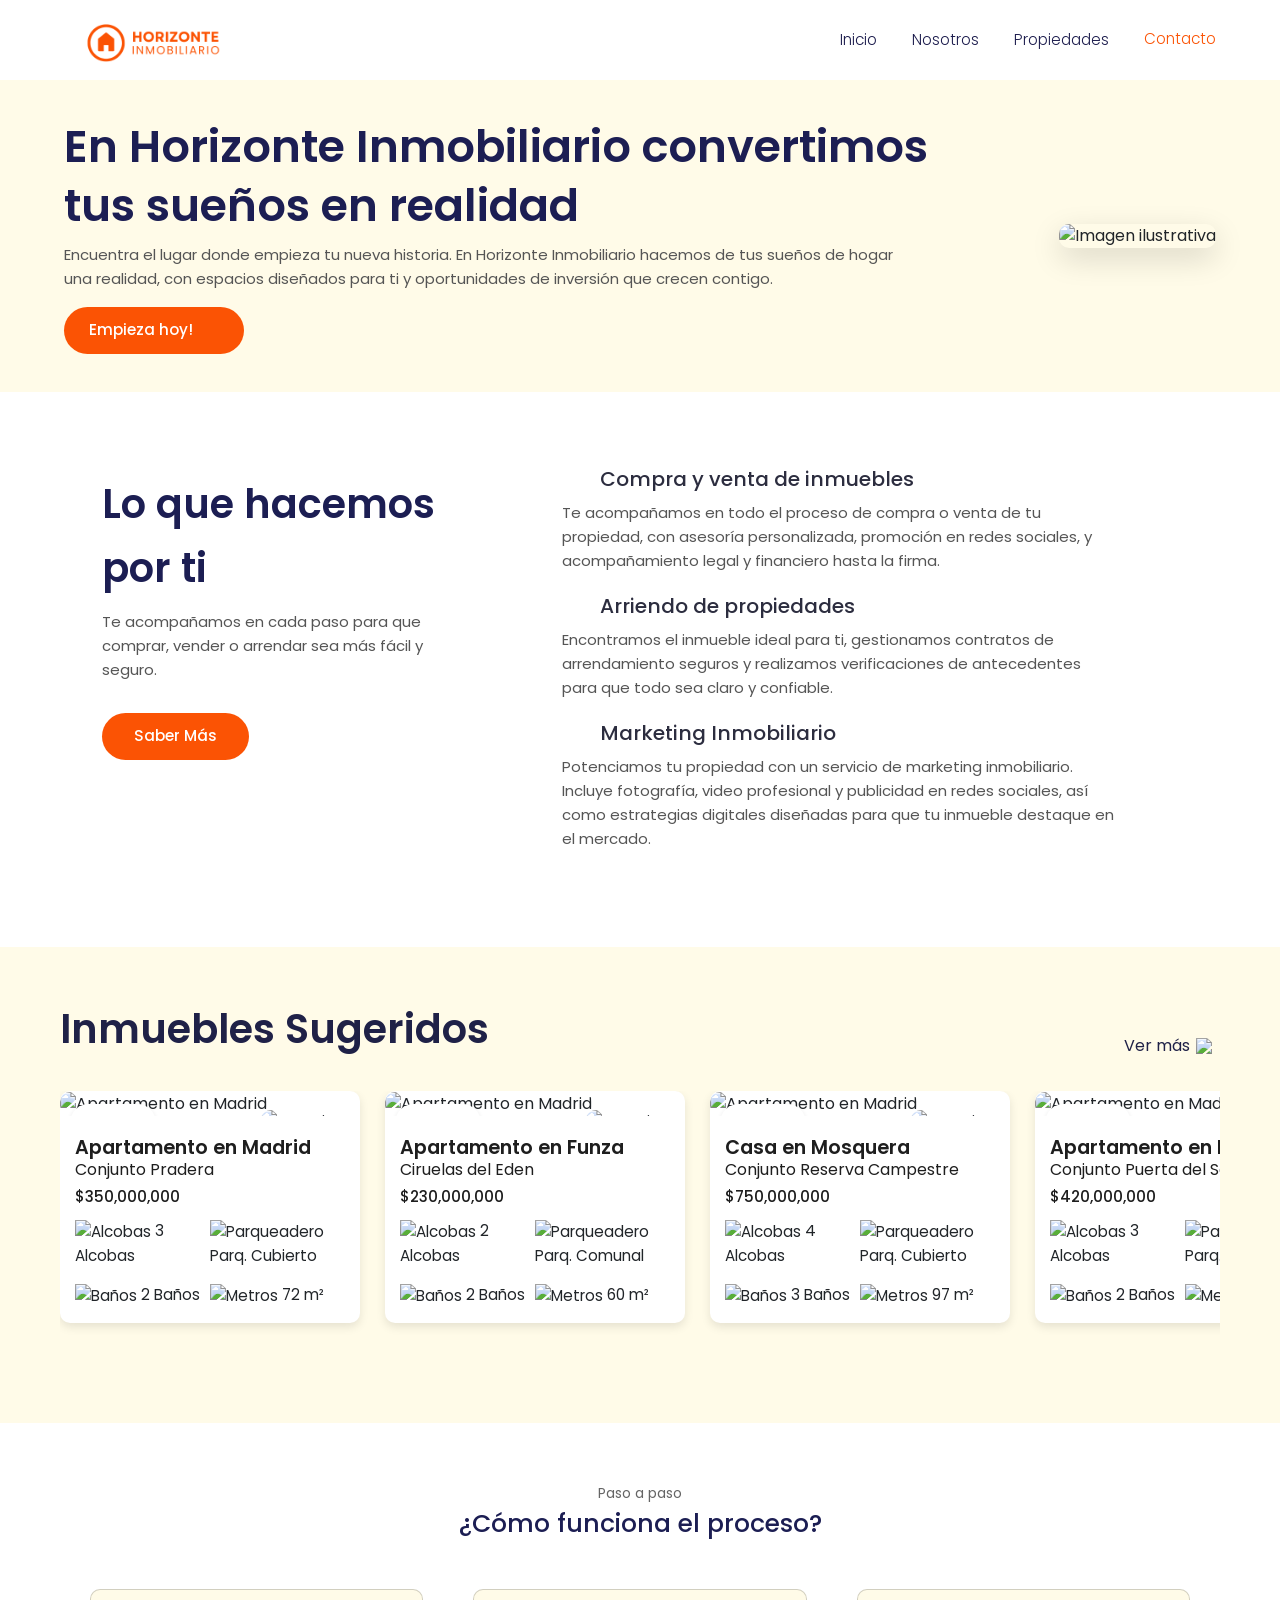
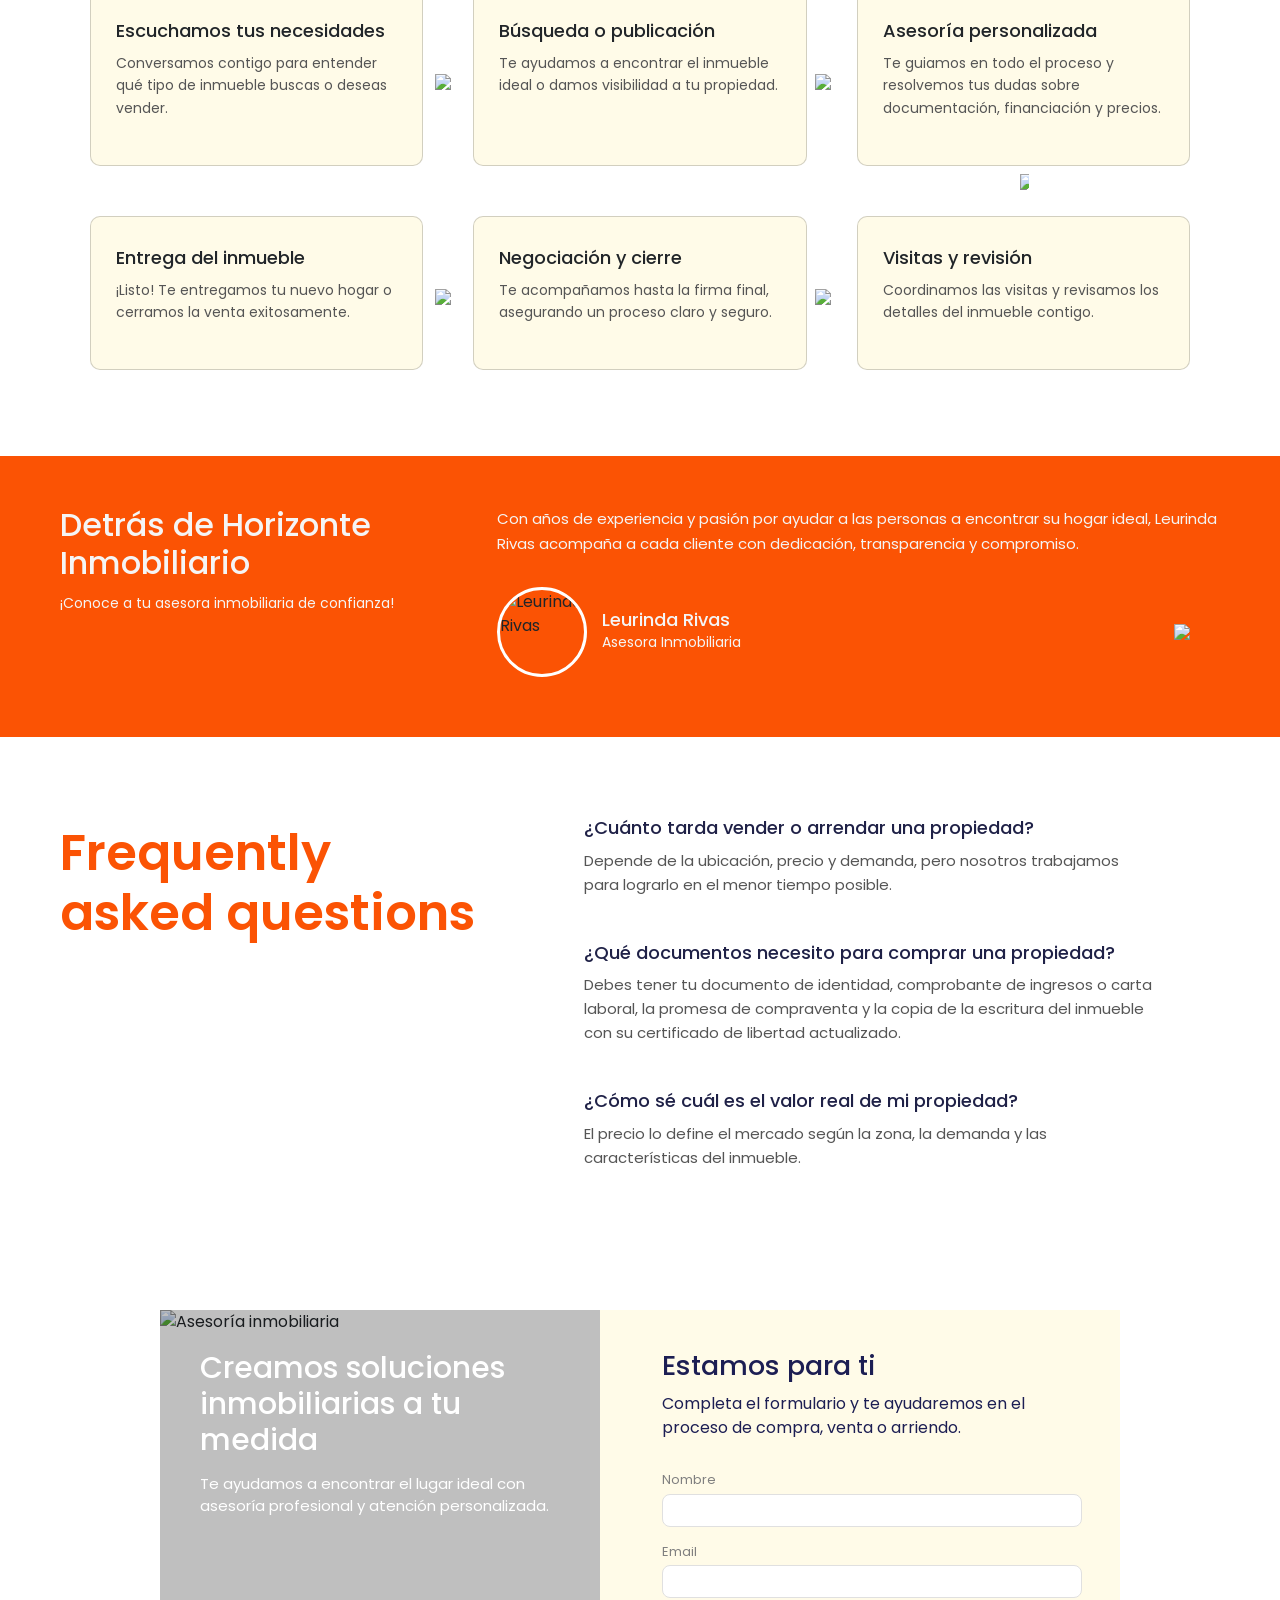
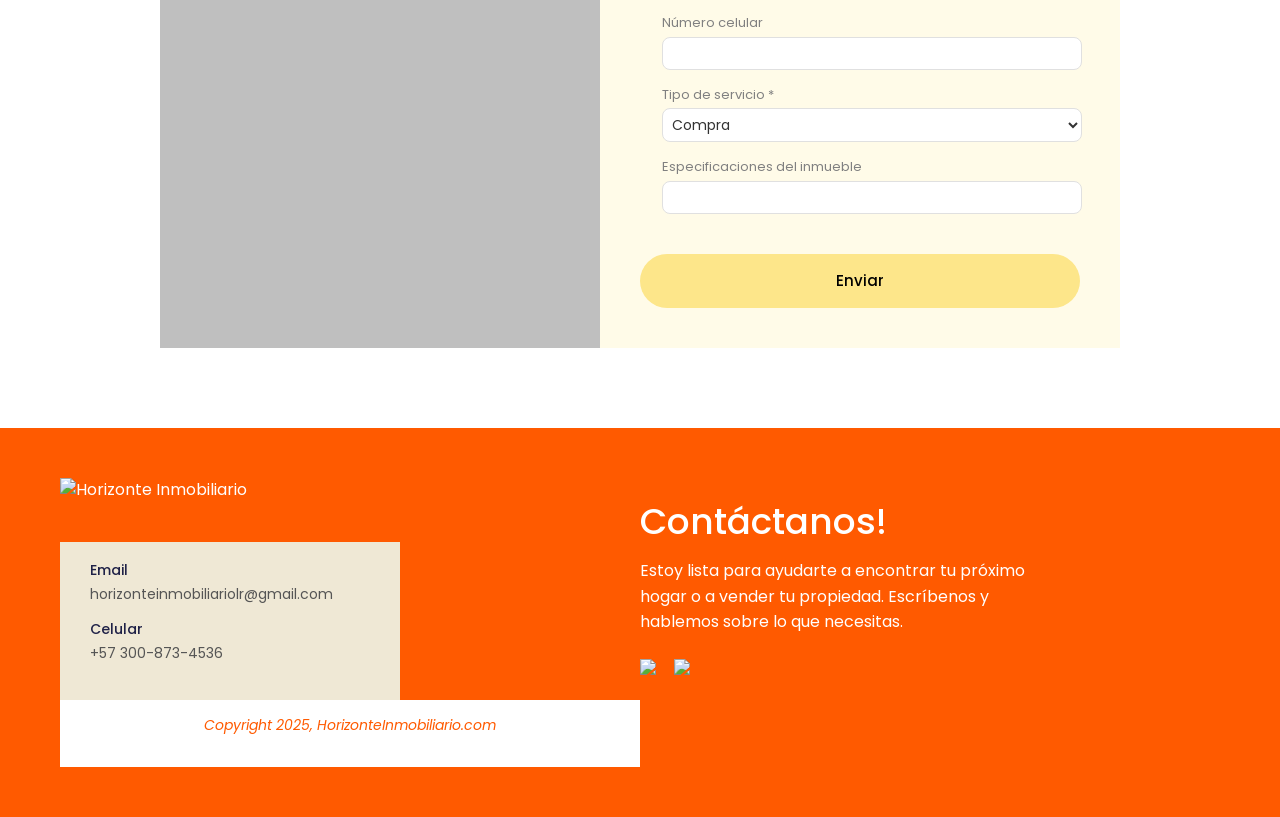
==== commit bd9a6fca: "Update index.html" ====
--- a/index.html
+++ b/index.html
@@ -8,7 +8,7 @@
     <title>Horizonte Inmobiliario</title>
 <body>
     <header class="header">
-        <div><img src="imagenes/Inicio/Logo HI.svg" alt="Logo" class="logo"></div>
+        <div><img src="Inicio/Logo HI.svg" alt="Logo" class="logo"></div>
         <nav class="main-nav">
             <ul class="nav-list">
                 <li><a href="#Inicio">Inicio</a></li>
@@ -420,4 +420,4 @@
     </main>
 <script src="https://cdn.jsdelivr.net/npm/bootstrap@5.3.8/dist/js/bootstrap.bundle.min.js"></script>
 </body>
-</html>+</html>
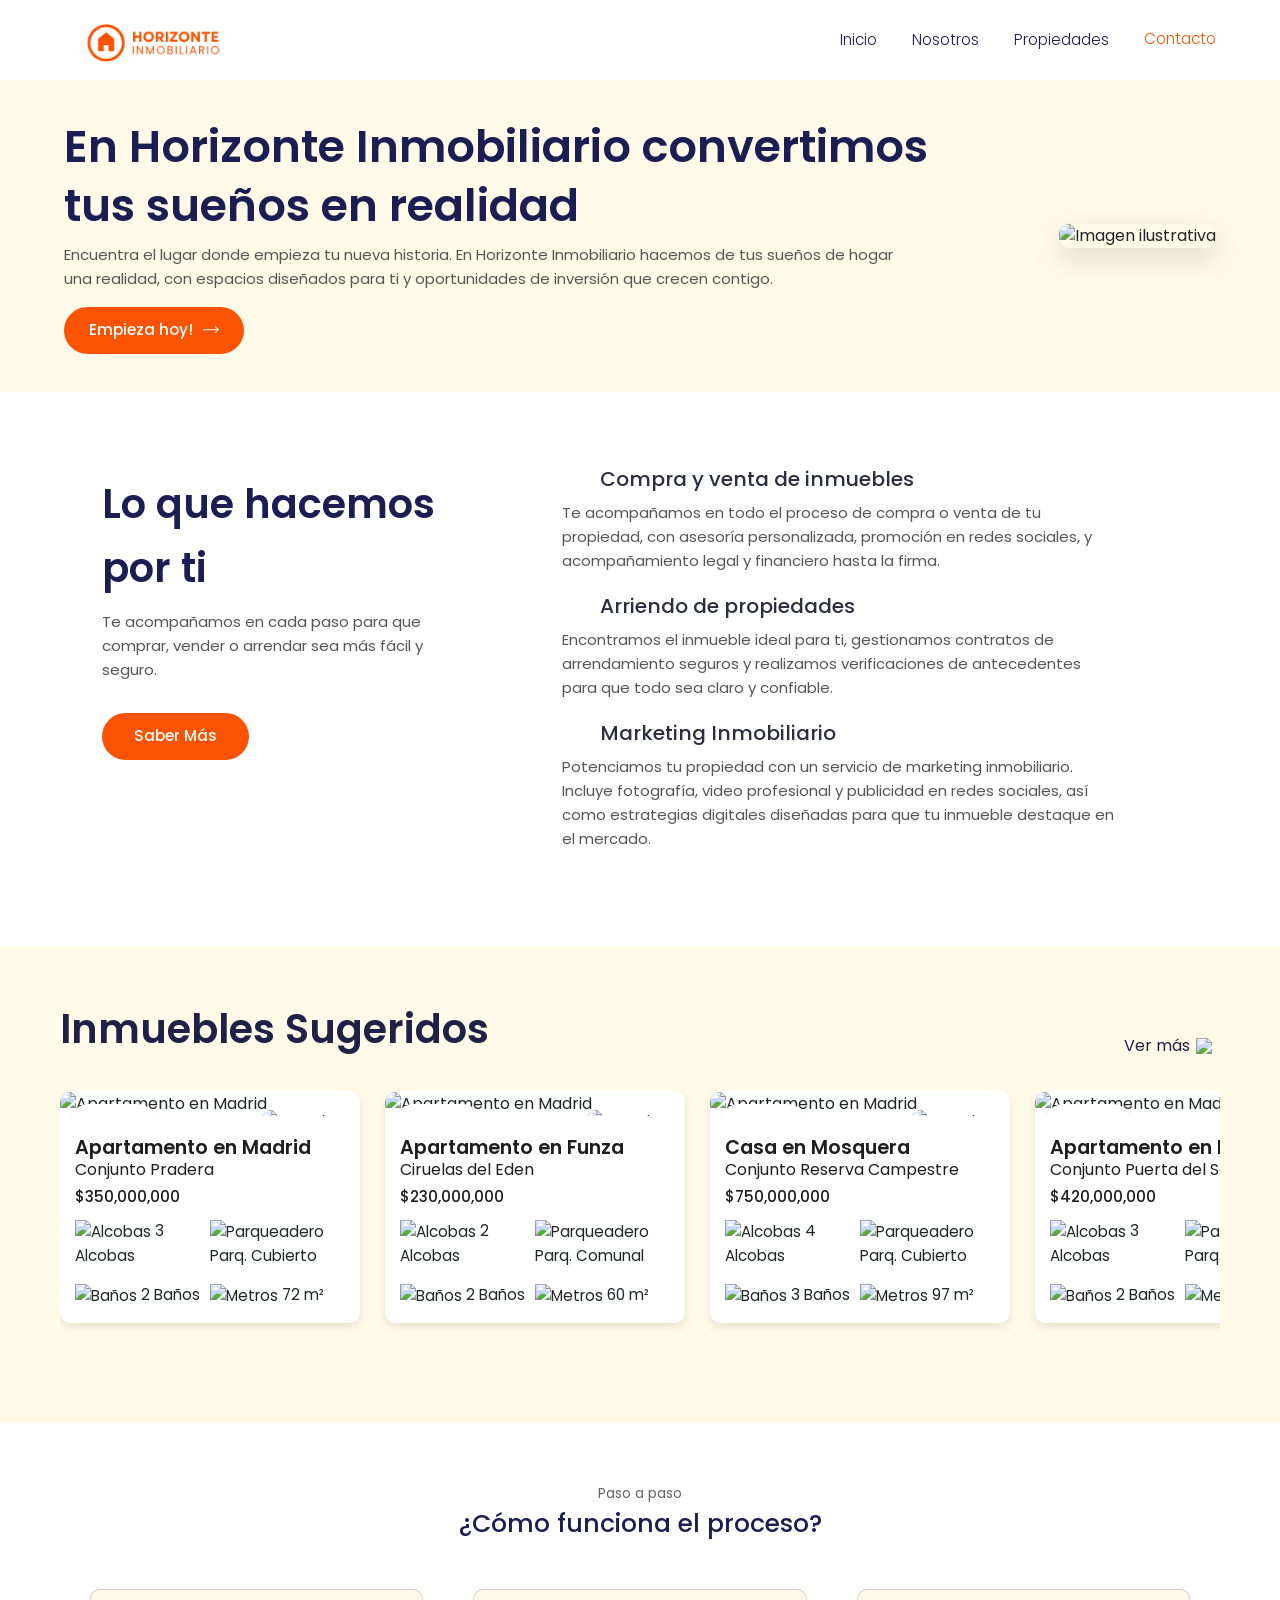
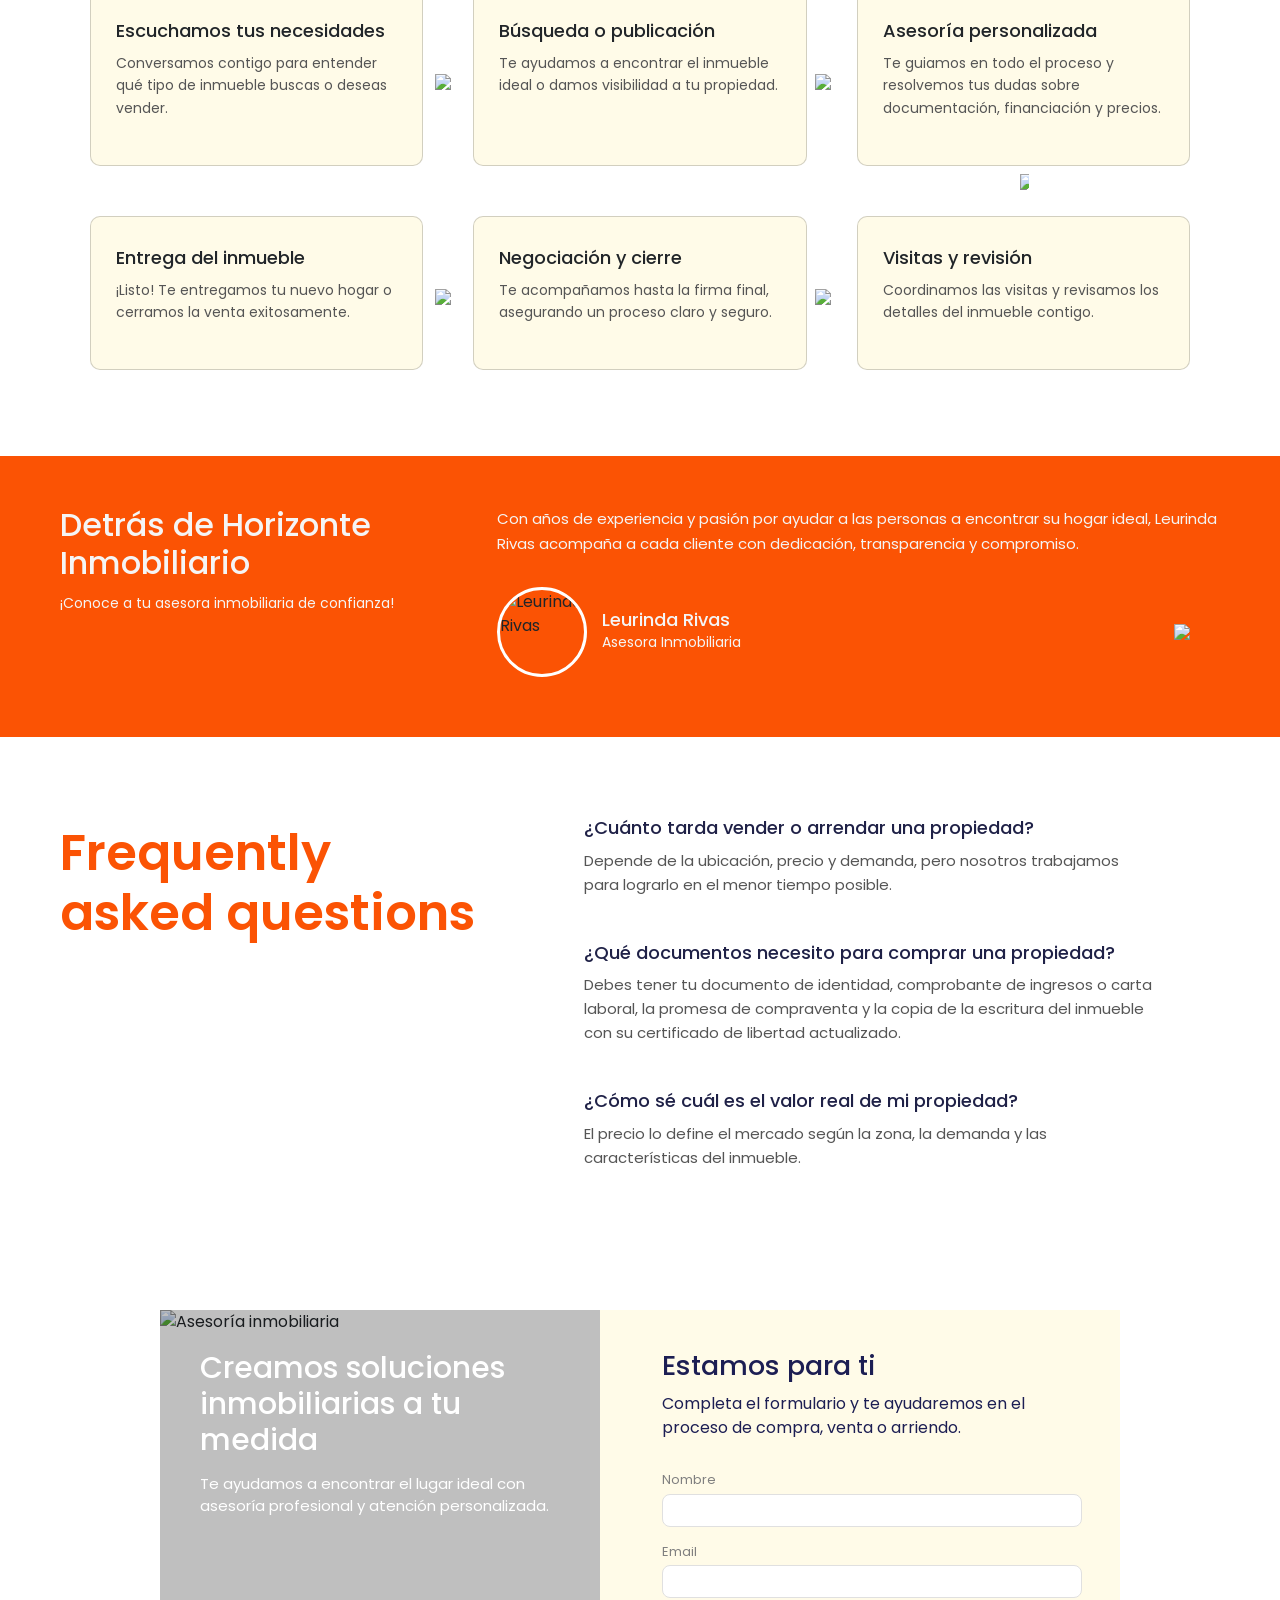
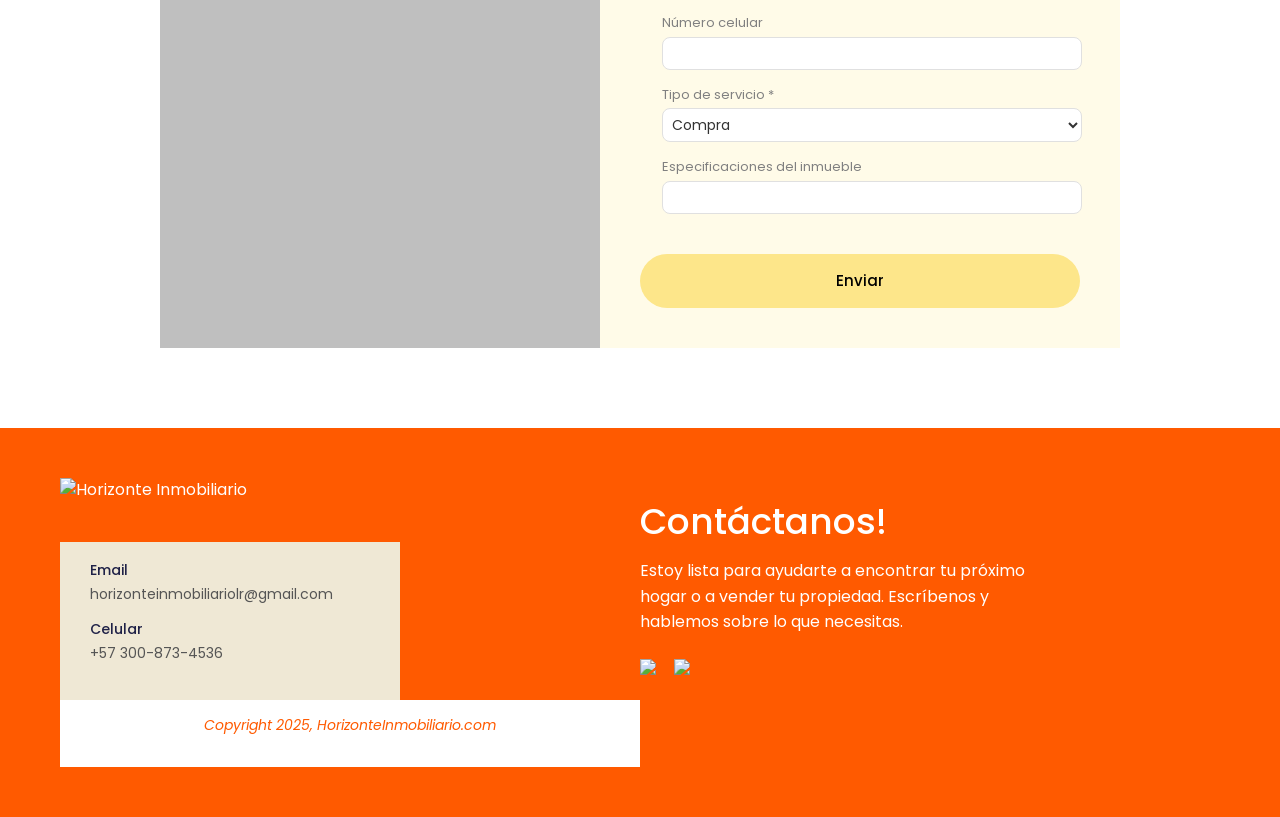
==== commit d2f1557f: "Update index.html" ====
--- a/index.html
+++ b/index.html
@@ -25,7 +25,7 @@
                 <p>Encuentra el lugar donde empieza tu nueva historia. En Horizonte Inmobiliario hacemos de tus sueños de hogar una realidad, con espacios diseñados para ti y oportunidades de inversión que crecen contigo.</p>
                 <a href="#Formulario" class="button">
                     Empieza hoy!
-                    <img src="imagenes/Inicio/Text Button inicio.svg" alt="" class="flecha">
+                    <img src="Inicio/Text Button inicio.svg" alt="" class="flecha">
                 </a>
             </div>
             <img src="imagenes/Inicio/Imagen inicio.svg" alt="Imagen ilustrativa" class="inicioimg">
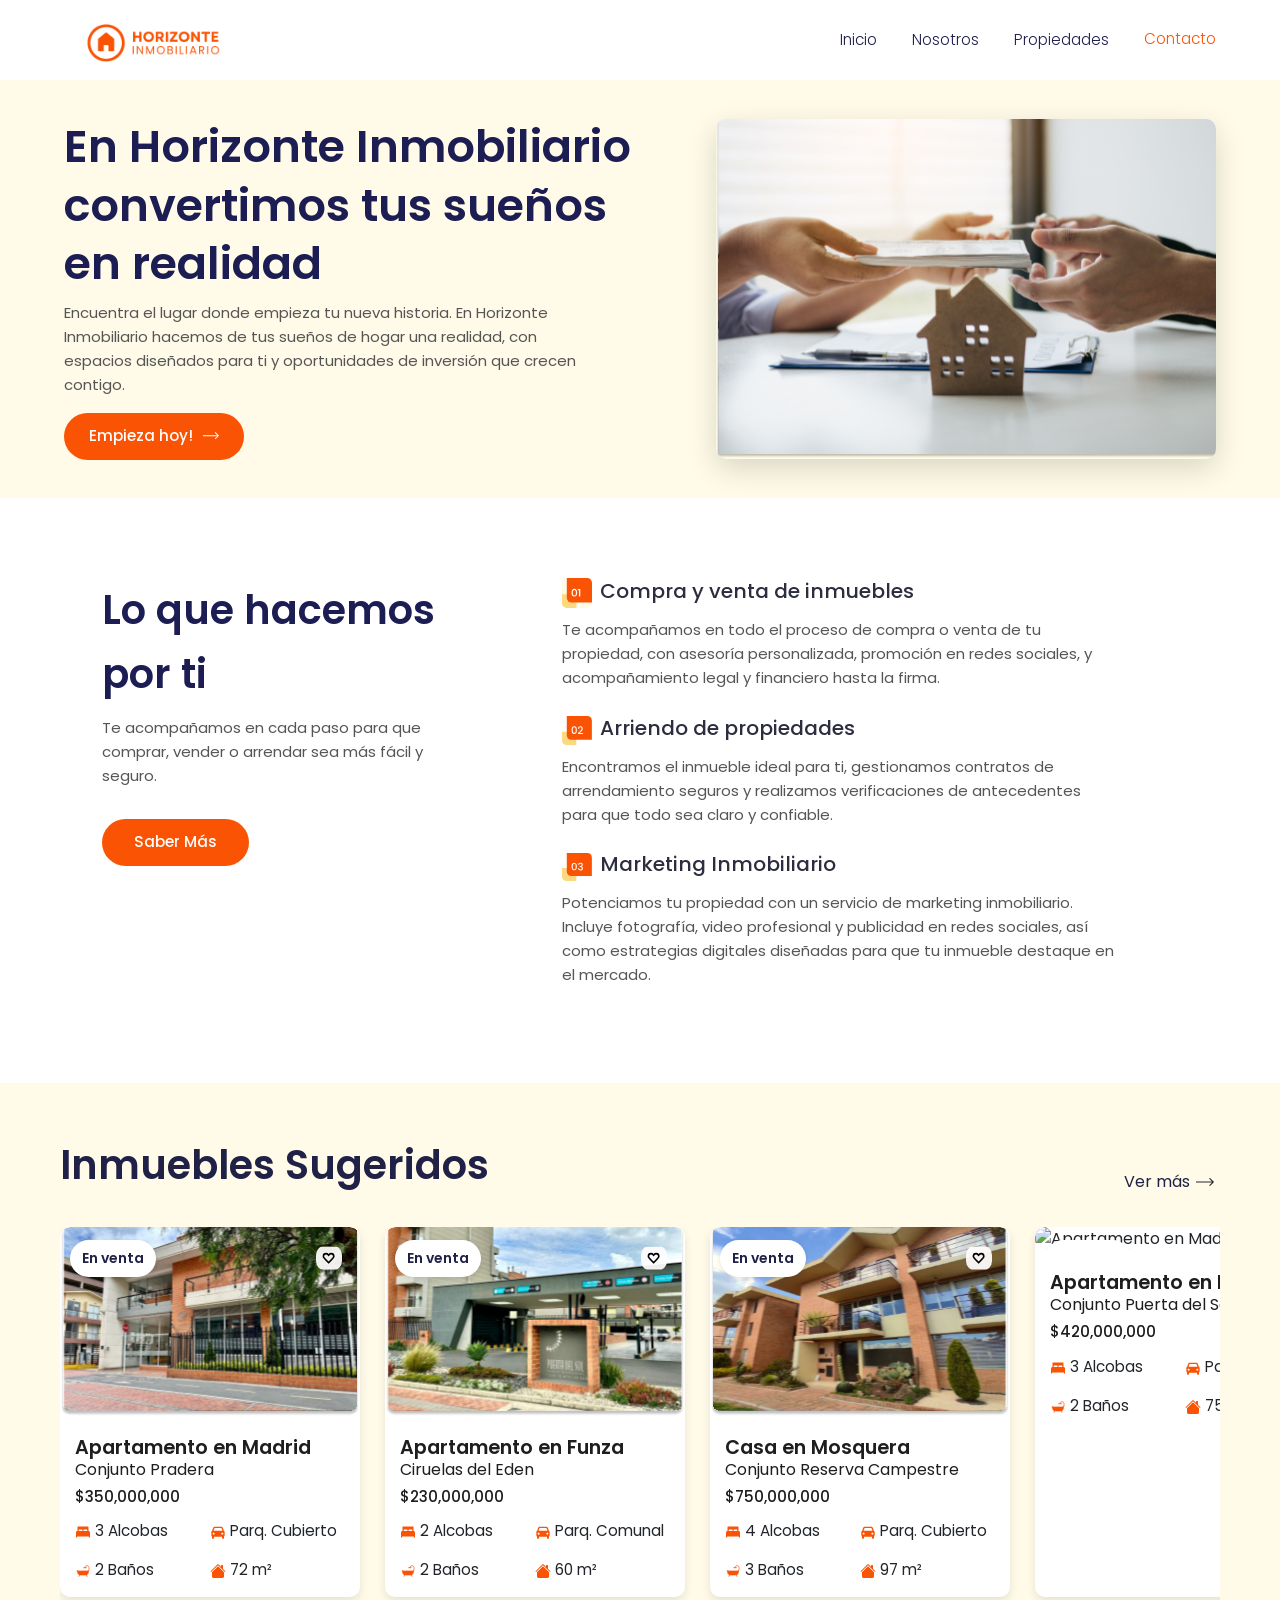
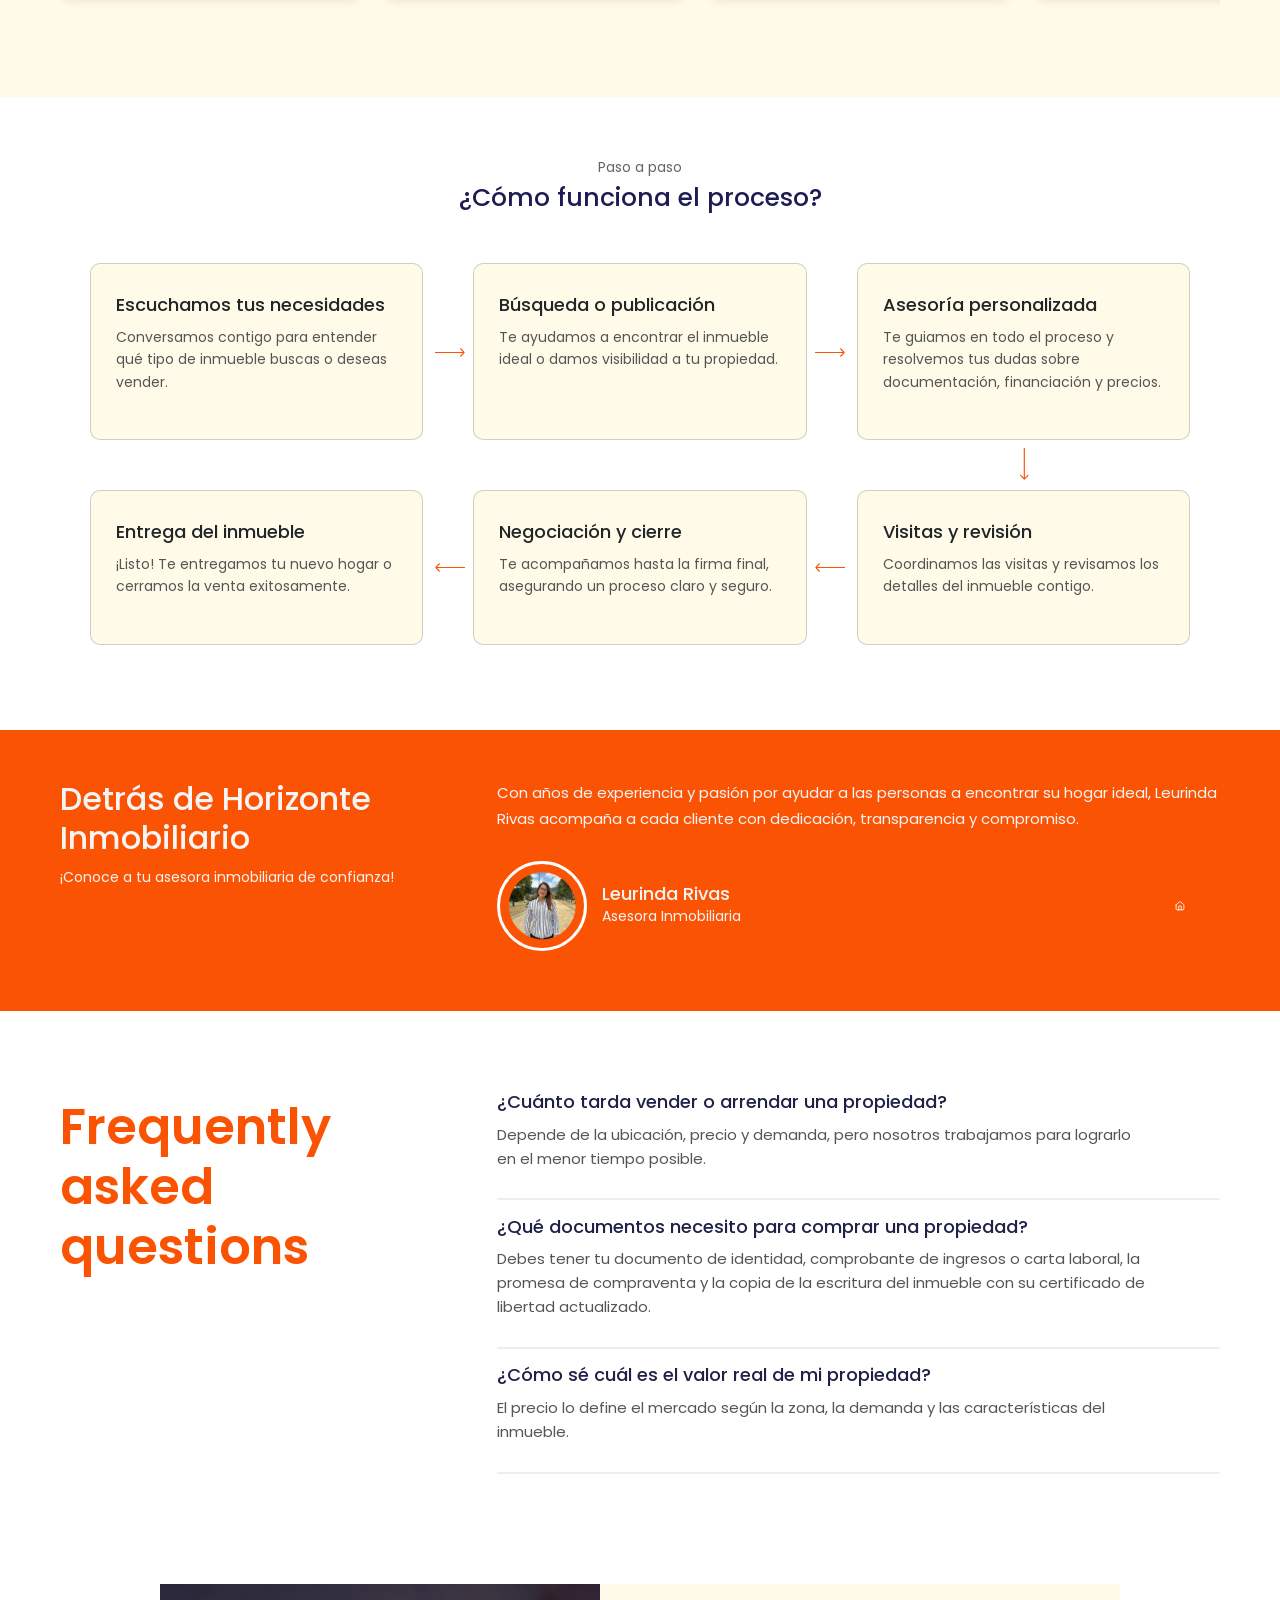
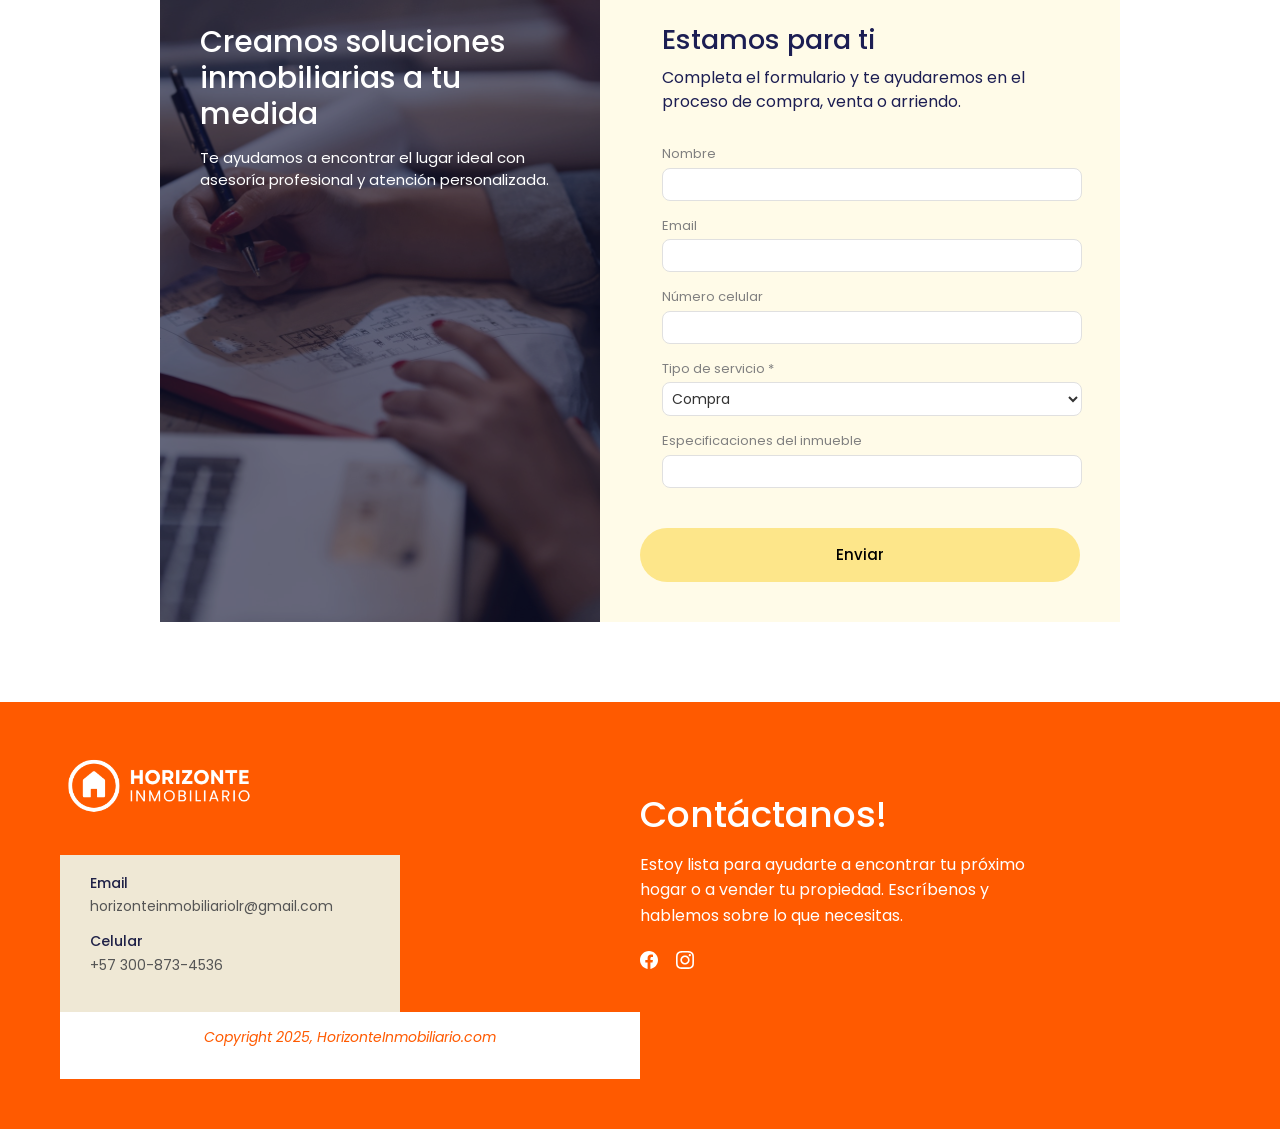
==== commit 1029f58e: "Update index.html" ====
--- a/index.html
+++ b/index.html
@@ -28,7 +28,7 @@
                     <img src="Inicio/Text Button inicio.svg" alt="" class="flecha">
                 </a>
             </div>
-            <img src="imagenes/Inicio/Imagen inicio.svg" alt="Imagen ilustrativa" class="inicioimg">
+            <img src="Inicio/Imagen inicio.svg" alt="Imagen ilustrativa" class="inicioimg">
         </section>
         <section class="Servicios">
             <div class="text">
@@ -37,13 +37,13 @@
                 <a href="nosotros.html" target="_blank">Saber Más</a>
             </div>
             <div class="servicios">
-                <div class="nose"><img src="imagenes/Servicios/pointer 1.svg" alt="" class="pointer1">
+                <div class="nose"><img src="Servicios/pointer 1.svg" alt="" class="pointer1">
                 <h2>Compra y venta de inmuebles</h2></div>
                 <p>Te acompañamos en todo el proceso de compra o venta de tu propiedad, con asesoría personalizada, promoción en redes sociales, y acompañamiento legal y financiero hasta la firma.</p>
-                <div class="nose"><img src="imagenes/Servicios/pointer 2.svg" alt="" class="pointer1">
+                <div class="nose"><img src="Servicios/pointer 2.svg" alt="" class="pointer1">
                 <h2>Arriendo de propiedades</h2></div>
                 <p>Encontramos el inmueble ideal para ti, gestionamos contratos de arrendamiento seguros y realizamos verificaciones de antecedentes para que todo sea claro y confiable.</p>
-                <div class="nose"><img src="imagenes/Servicios/pointer3.svg" alt="" class="pointer1">
+                <div class="nose"><img src="Servicios/pointer3.svg" alt="" class="pointer1">
                 <h2>Marketing Inmobiliario</h2></div>
                 <p>Potenciamos tu propiedad con un servicio de marketing inmobiliario. Incluye fotografía, video profesional y publicidad en redes sociales, así como estrategias digitales diseñadas para que tu inmueble destaque en el mercado.</p>
             </div>
@@ -53,16 +53,16 @@
             <a href="#seccion-inmuebles">
                 <button class="boton-vermas">
                     Ver más 
-                    <img src="imagenes/Inmuebles/Arrow 1.svg" alt="flecha" class="flecha">
+                    <img src="Inmuebles/Arrow 1.svg" alt="flecha" class="flecha">
                 </button>
             </a>
             <div class="cards">
                 <article class="card1">
                     <div class="img-container">
-                        <img src="imagenes/Inmuebles/card1img.svg" alt="Apartamento en Madrid">
-                        <span class="estado">En venta</span>
-                        <div class="favorito">
-                            <img src="imagenes/Inmuebles/Frame 5.svg" alt="Favorito">
+                        <img src="Inmuebles/card1img.svg" alt="Apartamento en Madrid">
+                        <span class="estado">En venta</span>
+                        <div class="favorito">
+                            <img src="Inmuebles/Frame 5.svg" alt="Favorito">
                         </div>
                     </div>
                     <div class="card-content">
@@ -73,26 +73,26 @@
                         <span class="precio">$350,000,000</span>
                         <div class="info">
                             <div>
-                                <img src="imagenes/Inmuebles/ion_bed-sharp.svg" alt="Alcobas"> 3 Alcobas
-                            </div>
-                            <div>
-                                <img src="imagenes/Inmuebles/bxs_car.svg" alt="Parqueadero"> Parq. Cubierto
-                            </div>
-                            <div>
-                                <img src="imagenes/Inmuebles/majesticons_bath-shower.svg" alt="Baños"> 2 Baños
-                            </div>
-                            <div>
-                                <img src="imagenes/Inmuebles/bi_house-fill.svg" alt="Metros"> 72 m²
+                                <img src="Inmuebles/ion_bed-sharp.svg" alt="Alcobas"> 3 Alcobas
+                            </div>
+                            <div>
+                                <img src="Inmuebles/bxs_car.svg" alt="Parqueadero"> Parq. Cubierto
+                            </div>
+                            <div>
+                                <img src="Inmuebles/majesticons_bath-shower.svg" alt="Baños"> 2 Baños
+                            </div>
+                            <div>
+                                <img src="Inmuebles/bi_house-fill.svg" alt="Metros"> 72 m²
                             </div>
                         </div>
                     </div>
                 </article>
                 <article class="card2">
                     <div class="img-container">
-                        <img src="imagenes/Inmuebles/card2img.svg" alt="Apartamento en Madrid">
-                        <span class="estado">En venta</span>
-                        <div class="favorito">
-                            <img src="imagenes/Inmuebles/Frame 5.svg" alt="Favorito">
+                        <img src="Inmuebles/card2img.svg" alt="Apartamento en Madrid">
+                        <span class="estado">En venta</span>
+                        <div class="favorito">
+                            <img src="Inmuebles/Frame 5.svg" alt="Favorito">
                         </div>
                     </div>
                     <div class="card-content">
@@ -103,26 +103,26 @@
                         <span class="precio">$230,000,000</span>
                         <div class="info">
                             <div>
-                                <img src="imagenes/Inmuebles/ion_bed-sharp.svg" alt="Alcobas"> 2 Alcobas
-                            </div>
-                            <div>
-                                <img src="imagenes/Inmuebles/bxs_car.svg" alt="Parqueadero"> Parq. Comunal
-                            </div>
-                            <div>
-                                <img src="imagenes/Inmuebles/majesticons_bath-shower.svg" alt="Baños"> 2 Baños
-                            </div>
-                            <div>
-                                <img src="imagenes/Inmuebles/bi_house-fill.svg" alt="Metros"> 60 m²
+                                <img src="Inmuebles/ion_bed-sharp.svg" alt="Alcobas"> 2 Alcobas
+                            </div>
+                            <div>
+                                <img src="Inmuebles/bxs_car.svg" alt="Parqueadero"> Parq. Comunal
+                            </div>
+                            <div>
+                                <img src="Inmuebles/majesticons_bath-shower.svg" alt="Baños"> 2 Baños
+                            </div>
+                            <div>
+                                <img src="Inmuebles/bi_house-fill.svg" alt="Metros"> 60 m²
                             </div>
                         </div>
                     </div>
                 </article>
                 <article class="card3">
                     <div class="img-container">
-                        <img src="imagenes/Inmuebles/card3img.svg" alt="Apartamento en Madrid">
-                        <span class="estado">En venta</span>
-                        <div class="favorito">
-                            <img src="imagenes/Inmuebles/Frame 5.svg" alt="Favorito">
+                        <img src="Inmuebles/card3img.svg" alt="Apartamento en Madrid">
+                        <span class="estado">En venta</span>
+                        <div class="favorito">
+                            <img src="Inmuebles/Frame 5.svg" alt="Favorito">
                         </div>
                     </div>
                     <div class="card-content">
@@ -133,26 +133,26 @@
                         <span class="precio">$750,000,000</span>
                         <div class="info">
                             <div>
-                                <img src="imagenes/Inmuebles/ion_bed-sharp.svg" alt="Alcobas"> 4 Alcobas
-                            </div>
-                            <div>
-                                <img src="imagenes/Inmuebles/bxs_car.svg" alt="Parqueadero"> Parq. Cubierto
-                            </div>
-                            <div>
-                                <img src="imagenes/Inmuebles/majesticons_bath-shower.svg" alt="Baños"> 3 Baños
-                            </div>
-                            <div>
-                                <img src="imagenes/Inmuebles/bi_house-fill.svg" alt="Metros"> 97 m²
+                                <img src="Inmuebles/ion_bed-sharp.svg" alt="Alcobas"> 4 Alcobas
+                            </div>
+                            <div>
+                                <img src="Inmuebles/bxs_car.svg" alt="Parqueadero"> Parq. Cubierto
+                            </div>
+                            <div>
+                                <img src="Inmuebles/majesticons_bath-shower.svg" alt="Baños"> 3 Baños
+                            </div>
+                            <div>
+                                <img src="Inmuebles/bi_house-fill.svg" alt="Metros"> 97 m²
                             </div>
                         </div>
                     </div>
                 </article>
                 <article class="card4">
                     <div class="img-container">
-                        <img src="imagenes/Inmuebles/card4img.svg" alt="Apartamento en Madrid">
-                        <span class="estado">En venta</span>
-                        <div class="favorito">
-                            <img src="imagenes/Inmuebles/Frame 5.svg" alt="Favorito">
+                        <img src="Inmuebles/card4img.svg" alt="Apartamento en Madrid">
+                        <span class="estado">En venta</span>
+                        <div class="favorito">
+                            <img src="Inmuebles/Frame 5.svg" alt="Favorito">
                         </div>
                     </div>
                     <div class="card-content">
@@ -163,26 +163,26 @@
                         <span class="precio">$420,000,000</span>
                         <div class="info">
                             <div>
-                                <img src="imagenes/Inmuebles/ion_bed-sharp.svg" alt="Alcobas"> 3 Alcobas
-                            </div>
-                            <div>
-                                <img src="imagenes/Inmuebles/bxs_car.svg" alt="Parqueadero"> Parq. Cubierto
-                            </div>
-                            <div>
-                                <img src="imagenes/Inmuebles/majesticons_bath-shower.svg" alt="Baños"> 2 Baños
-                            </div>
-                            <div>
-                                <img src="imagenes/Inmuebles/bi_house-fill.svg" alt="Metros"> 75 m²
+                                <img src="Inmuebles/ion_bed-sharp.svg" alt="Alcobas"> 3 Alcobas
+                            </div>
+                            <div>
+                                <img src="Inmuebles/bxs_car.svg" alt="Parqueadero"> Parq. Cubierto
+                            </div>
+                            <div>
+                                <img src="Inmuebles/majesticons_bath-shower.svg" alt="Baños"> 2 Baños
+                            </div>
+                            <div>
+                                <img src="Inmuebles/bi_house-fill.svg" alt="Metros"> 75 m²
                             </div>
                         </div>
                     </div>
                 </article>
                 <article class="card5">
                     <div class="img-container">
-                        <img src="imagenes/Inmuebles/card5img.svg" alt="Apartamento en Madrid">
-                        <span class="estado">En venta</span>
-                        <div class="favorito">
-                            <img src="imagenes/Inmuebles/Frame 5.svg" alt="Favorito">
+                        <img src="Inmuebles/card5img.svg" alt="Apartamento en Madrid">
+                        <span class="estado">En venta</span>
+                        <div class="favorito">
+                            <img src="Inmuebles/Frame 5.svg" alt="Favorito">
                         </div>
                     </div>
                     <div class="card-content">
@@ -193,26 +193,26 @@
                         <span class="precio">$180,000,000</span>
                         <div class="info">
                             <div>
-                                <img src="imagenes/Inmuebles/ion_bed-sharp.svg" alt="Alcobas"> 2 Alcobas
-                            </div>
-                            <div>
-                                <img src="imagenes/Inmuebles/bxs_car.svg" alt="Parqueadero"> Parq. Comunal
-                            </div>
-                            <div>
-                                <img src="imagenes/Inmuebles/majesticons_bath-shower.svg" alt="Baños"> 2 Baños
-                            </div>
-                            <div>
-                                <img src="imagenes/Inmuebles/bi_house-fill.svg" alt="Metros"> 55 m²
+                                <img src="Inmuebles/ion_bed-sharp.svg" alt="Alcobas"> 2 Alcobas
+                            </div>
+                            <div>
+                                <img src="Inmuebles/bxs_car.svg" alt="Parqueadero"> Parq. Comunal
+                            </div>
+                            <div>
+                                <img src="Inmuebles/majesticons_bath-shower.svg" alt="Baños"> 2 Baños
+                            </div>
+                            <div>
+                                <img src="Inmuebles/bi_house-fill.svg" alt="Metros"> 55 m²
                             </div>
                         </div>
                     </div>
                 </article>
                 <article class="card6">
                     <div class="img-container">
-                        <img src="imagenes/Inmuebles/card6img.svg" alt="Apartamento en Madrid">
-                        <span class="estado">En venta</span>
-                        <div class="favorito">
-                            <img src="imagenes/Inmuebles/Frame 5.svg" alt="Favorito">
+                        <img src="Inmuebles/card6img.svg" alt="Apartamento en Madrid">
+                        <span class="estado">En venta</span>
+                        <div class="favorito">
+                            <img src="Inmuebles/Frame 5.svg" alt="Favorito">
                         </div>
                     </div>
                     <div class="card-content">
@@ -223,16 +223,16 @@
                         <span class="precio">$480,000,000</span>
                         <div class="info">
                             <div>
-                                <img src="imagenes/Inmuebles/ion_bed-sharp.svg" alt="Alcobas"> 3 Alcobas
-                            </div>
-                            <div>
-                                <img src="imagenes/Inmuebles/bxs_car.svg" alt="Parqueadero"> Parq. Cubierto
-                            </div>
-                            <div>
-                                <img src="imagenes/Inmuebles/majesticons_bath-shower.svg" alt="Baños"> 2 Baños
-                            </div>
-                            <div>
-                                <img src="imagenes/Inmuebles/bi_house-fill.svg" alt="Metros"> 102 m²
+                                <img src="Inmuebles/ion_bed-sharp.svg" alt="Alcobas"> 3 Alcobas
+                            </div>
+                            <div>
+                                <img src="Inmuebles/bxs_car.svg" alt="Parqueadero"> Parq. Cubierto
+                            </div>
+                            <div>
+                                <img src="Inmuebles/majesticons_bath-shower.svg" alt="Baños"> 2 Baños
+                            </div>
+                            <div>
+                                <img src="Inmuebles/bi_house-fill.svg" alt="Metros"> 102 m²
                             </div>
                         </div>
                     </div>
@@ -268,11 +268,11 @@
                     <p>Coordinamos las visitas y revisamos los detalles del inmueble contigo.</p>
                 </div>
                 <!-- Flechas -->
-                <img src="imagenes/Proceso/Arrow-right.svg" class="arrow arrow1">
-                <img src="imagenes/Proceso/Arrow-right.svg" class="arrow arrow2">
-                <img src="imagenes/Proceso/Arrow down.svg" class="arrow arrow3">
-                <img src="imagenes/Proceso/Arrow-left.svg" class="arrow arrow4">
-                <img src="imagenes/Proceso/Arrow-left.svg" class="arrow arrow5">
+                <img src="Proceso/Arrow-right.svg" class="arrow arrow1">
+                <img src="Proceso/Arrow-right.svg" class="arrow arrow2">
+                <img src="Proceso/Arrow down.svg" class="arrow arrow3">
+                <img src="Proceso/Arrow-left.svg" class="arrow arrow4">
+                <img src="Proceso/Arrow-left.svg" class="arrow arrow5">
             </div>
         </section>
         <section class="asesora">
@@ -286,12 +286,12 @@
                     Leurinda Rivas acompaña a cada cliente con dedicación, transparencia y compromiso.
                 </p>
                 <div class="perfil">
-                    <img src="imagenes/Asesora/leurinda.svg" class= "mami" alt="Leurinda Rivas"> 
+                    <img src="Asesora/leurinda.svg" class= "mami" alt="Leurinda Rivas"> 
                     <div> 
                         <h4>Leurinda Rivas</h4> 
                         <p>Asesora Inmobiliaria</p> 
                     </div> 
-                    <img src="imagenes/Asesora/lucide_house.svg" class="icono-house">
+                    <img src="Asesora/lucide_house.svg" class="icono-house">
                 </div> 
             </article>
         </section>
@@ -303,26 +303,26 @@
                 <div class="faq-item">
                     <h4>¿Cuánto tarda vender o arrendar una propiedad?</h4>
                     <p>Depende de la ubicación, precio y demanda, pero nosotros trabajamos para lograrlo en el menor tiempo posible.</p>
-                    <img src="imagenes/FAQ/Line.svg" alt="" class="line">
+                    <img src="FAQ/Line.svg" alt="" class="line">
                 </div>
 
                 <div class="faq-item">
                     <h4>¿Qué documentos necesito para comprar una propiedad?</h4>
                     <p>Debes tener tu documento de identidad, comprobante de ingresos o carta laboral, la promesa de compraventa y la copia de la escritura del inmueble con su certificado de libertad actualizado.</p>
-                    <img src="imagenes/FAQ/Line.svg" alt="" class="line">
+                    <img src="FAQ/Line.svg" alt="" class="line">
                 </div>
 
                 <div class="faq-item">
                     <h4>¿Cómo sé cuál es el valor real de mi propiedad?</h4>
                     <p>El precio lo define el mercado según la zona, la demanda y las características del inmueble.</p>
-                    <img src="imagenes/FAQ/Line.svg" alt="" class="line">
+                    <img src="FAQ/Line.svg" alt="" class="line">
                 </div>
             </div>
         </section>
 
         <section class="Formulario" id="Formulario">
             <div class="contacto-imagen">
-                <img src="imagenes/formulario/formimg.svg" alt="Asesoría inmobiliaria">
+                <img src="formulario/formimg.svg" alt="Asesoría inmobiliaria">
                 <div class="texto-imagen">
                     <h1>Creamos soluciones inmobiliarias a tu medida</h1>
                     <p>
@@ -374,7 +374,7 @@
         <!-- COLUMNA IZQUIERDA -->
         <div class="footer-left">
 
-            <img src="imagenes/Footer/Logo HI 2 blanco.svg" alt="Horizonte Inmobiliario" class="footer-logo">
+            <img src="Footer/Logo HI 2 blanco.svg" alt="Horizonte Inmobiliario" class="footer-logo">
 
             <div class="contact-box">
                 <div>
@@ -403,10 +403,10 @@
 
             <div class="social-icons">
                 <a href="https://www.facebook.com/horizonteinmobiliariolr/" target="_blank">
-                    <img src="imagenes/Footer/facebook.svg">
+                    <img src="Footer/facebook.svg">
                 </a>
                 <a href="https://www.instagram.com/horizonte_inmobiliario?igsh=bDhvd2RnYTdtYzVm" target="_blank">
-                    <img src="imagenes/Footer/instagram.svg">
+                    <img src="Footer/instagram.svg">
                 </a>
             </div>
 
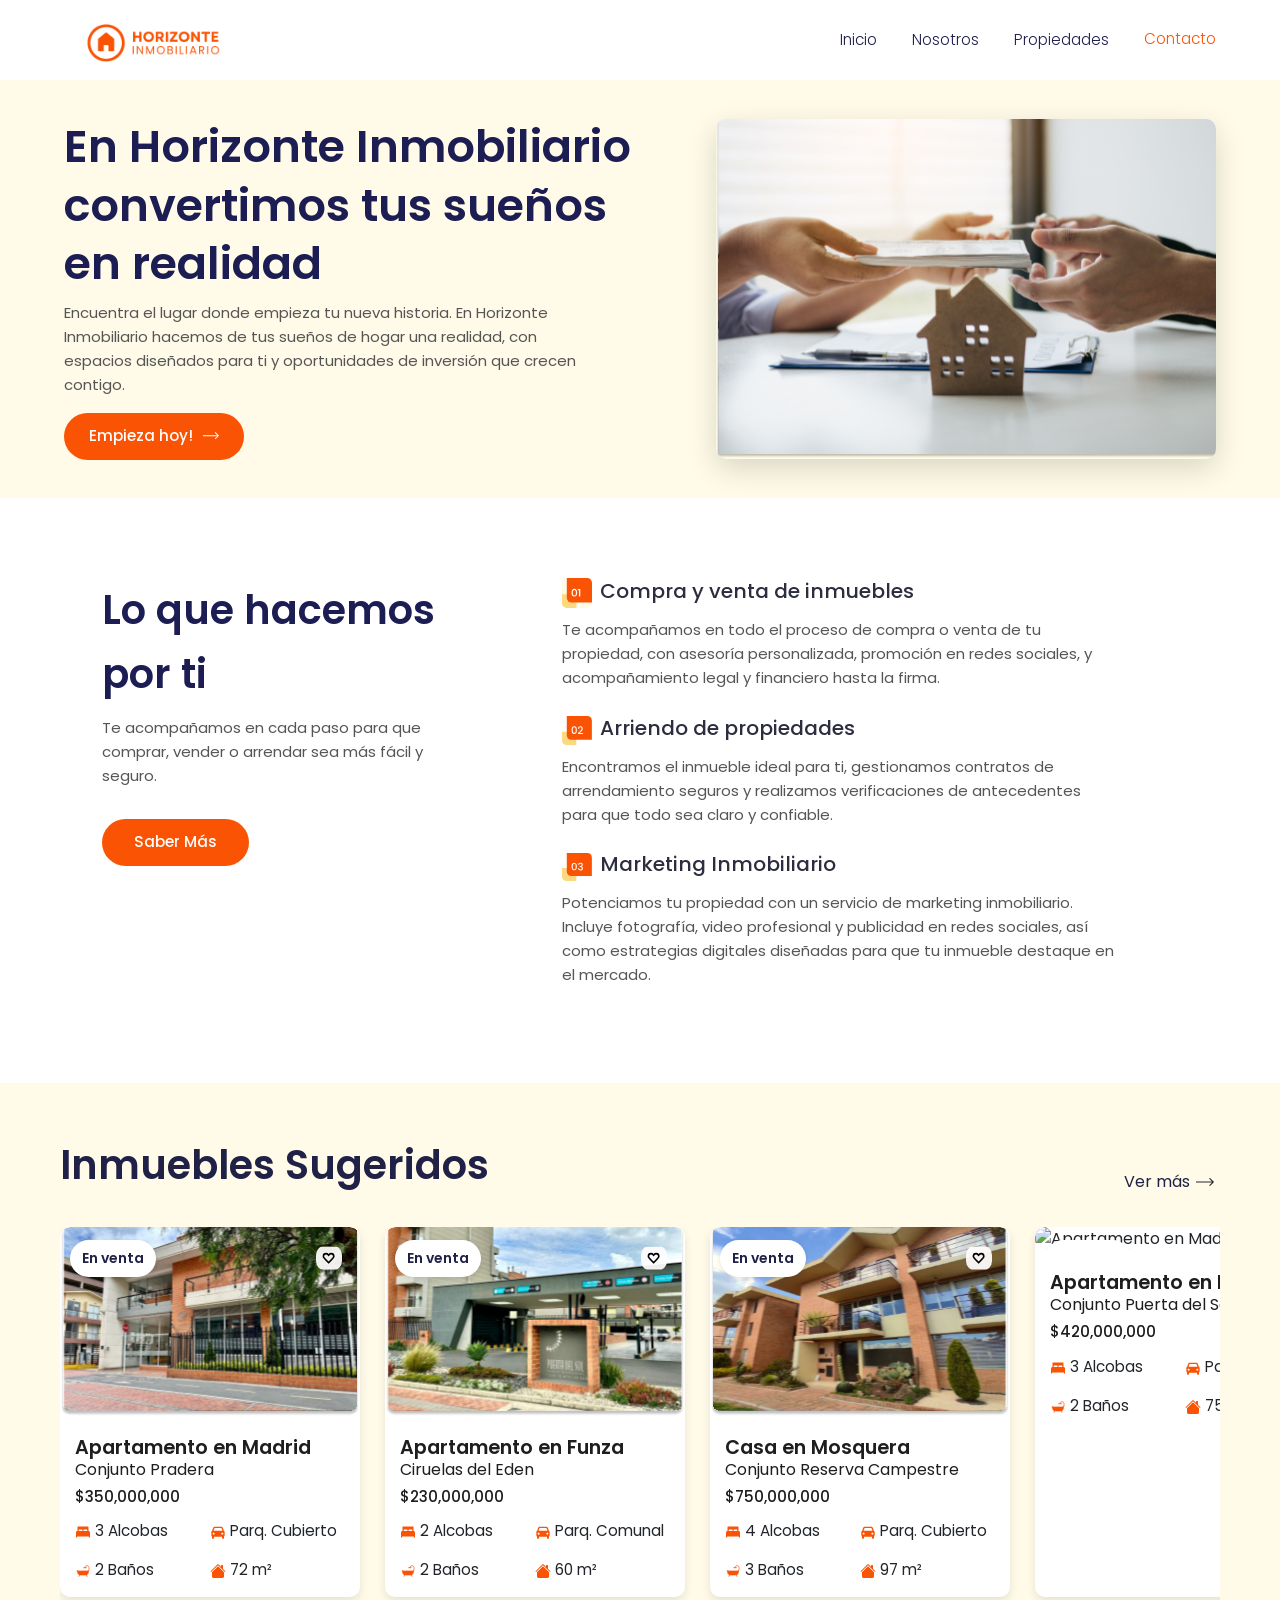
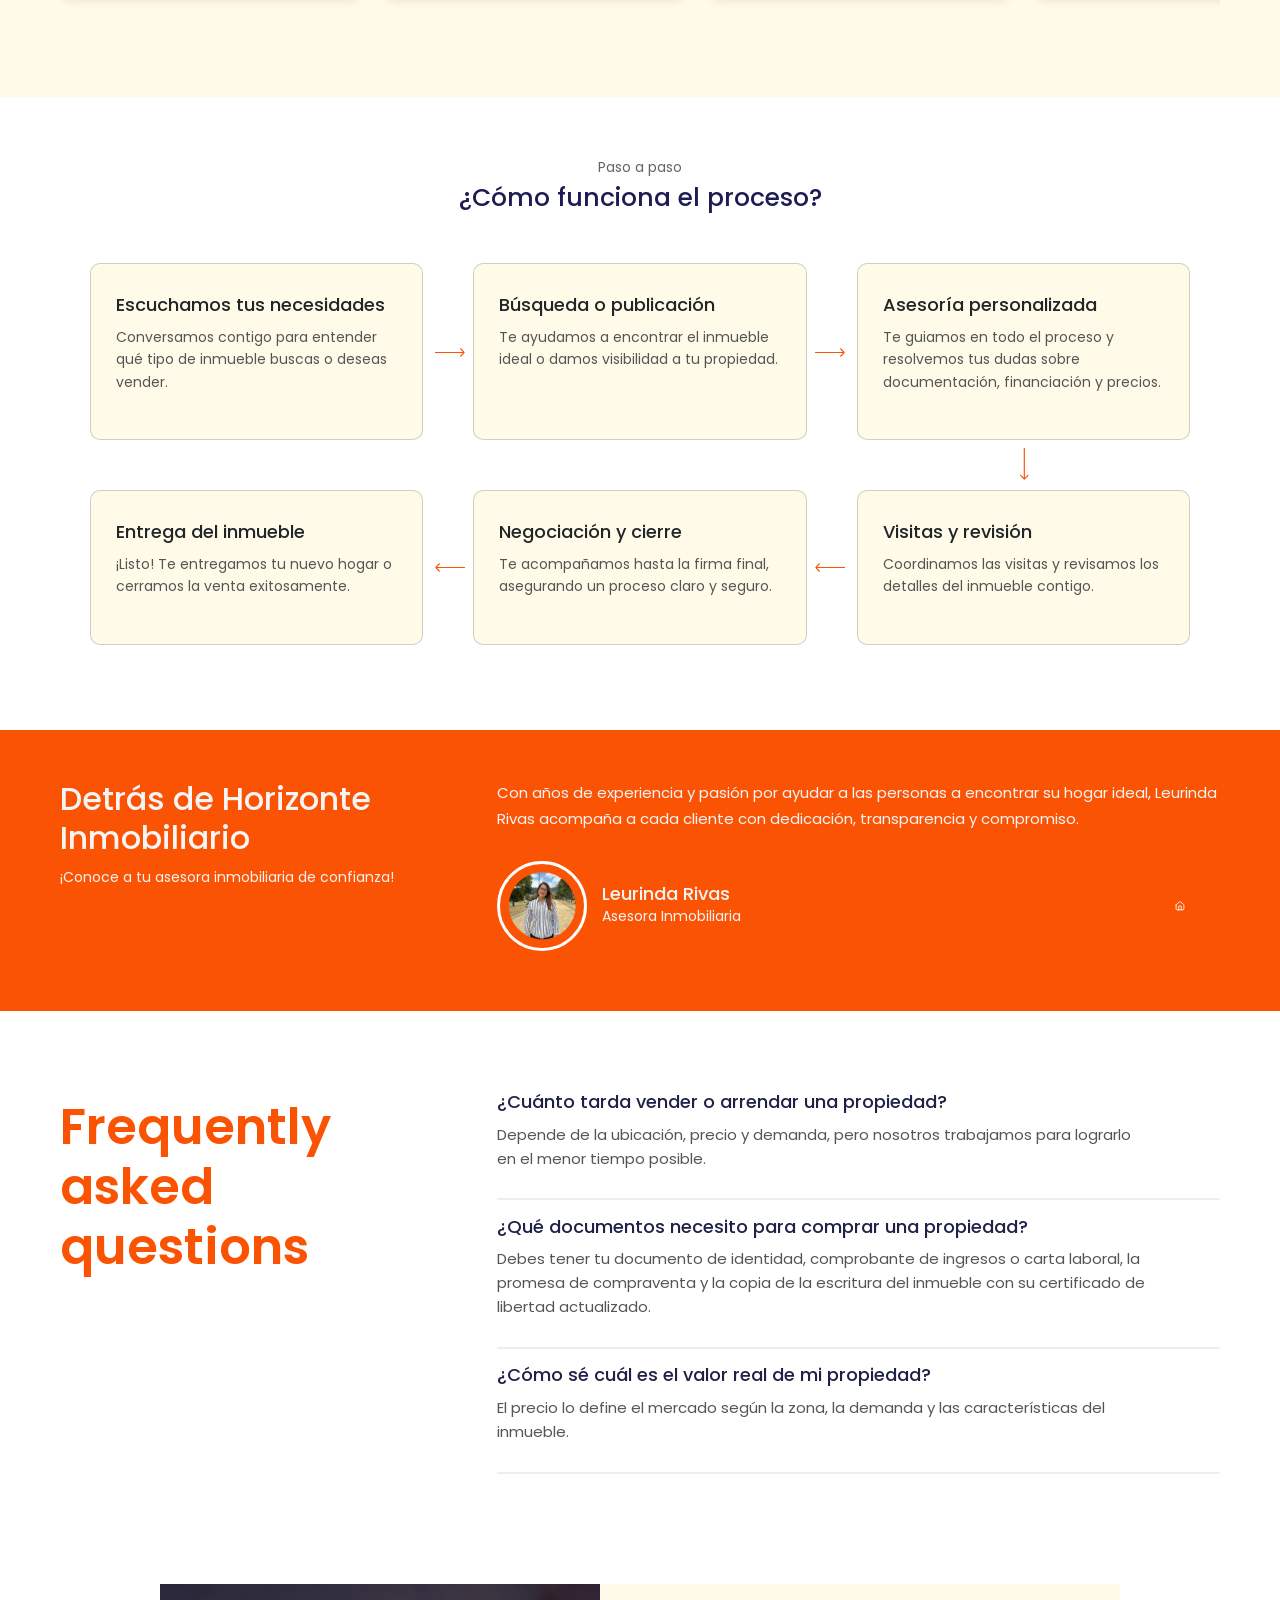
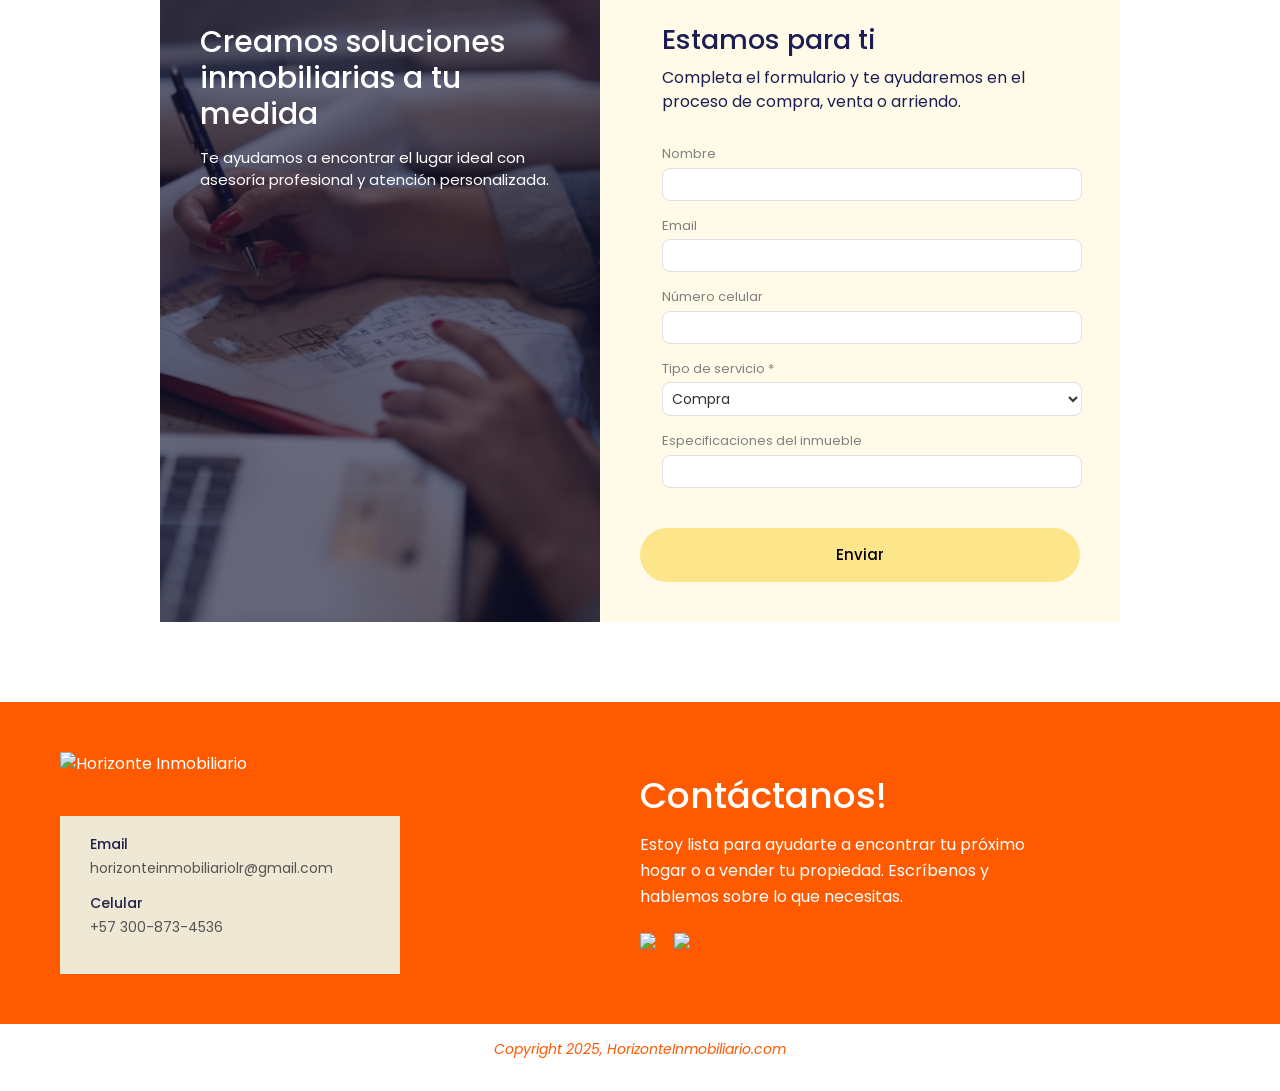
==== commit b74ad9e0: "Update index.html" ====
--- a/index.html
+++ b/index.html
@@ -367,14 +367,14 @@
                 </form>
             </div>
         </section>
-        <footer class="footer">
+    <footer class="footer">
 
     <div class="footer-container">
 
         <!-- COLUMNA IZQUIERDA -->
         <div class="footer-left">
 
-            <img src="Footer/Logo HI 2 blanco.svg" alt="Horizonte Inmobiliario" class="footer-logo">
+            <img src="imagenes/Footer/Logo HI 2 blanco.svg" alt="Horizonte Inmobiliario" class="footer-logo">
 
             <div class="contact-box">
                 <div>
@@ -403,21 +403,19 @@
 
             <div class="social-icons">
                 <a href="https://www.facebook.com/horizonteinmobiliariolr/" target="_blank">
-                    <img src="Footer/facebook.svg">
+                    <img src="imagenes/Footer/facebook.svg">
                 </a>
                 <a href="https://www.instagram.com/horizonte_inmobiliario?igsh=bDhvd2RnYTdtYzVm" target="_blank">
-                    <img src="Footer/instagram.svg">
+                    <img src="imagenes/Footer/instagram.svg">
                 </a>
             </div>
-
         </div>
-    <!-- COPYRIGHT -->
+    </div>
     <div class="copyright">
         <p><i>Copyright 2025, HorizonteInmobiliario.com</i></p>
     </div>
-
 </footer>
-    </main>
+</main>
 <script src="https://cdn.jsdelivr.net/npm/bootstrap@5.3.8/dist/js/bootstrap.bundle.min.js"></script>
 </body>
 </html>
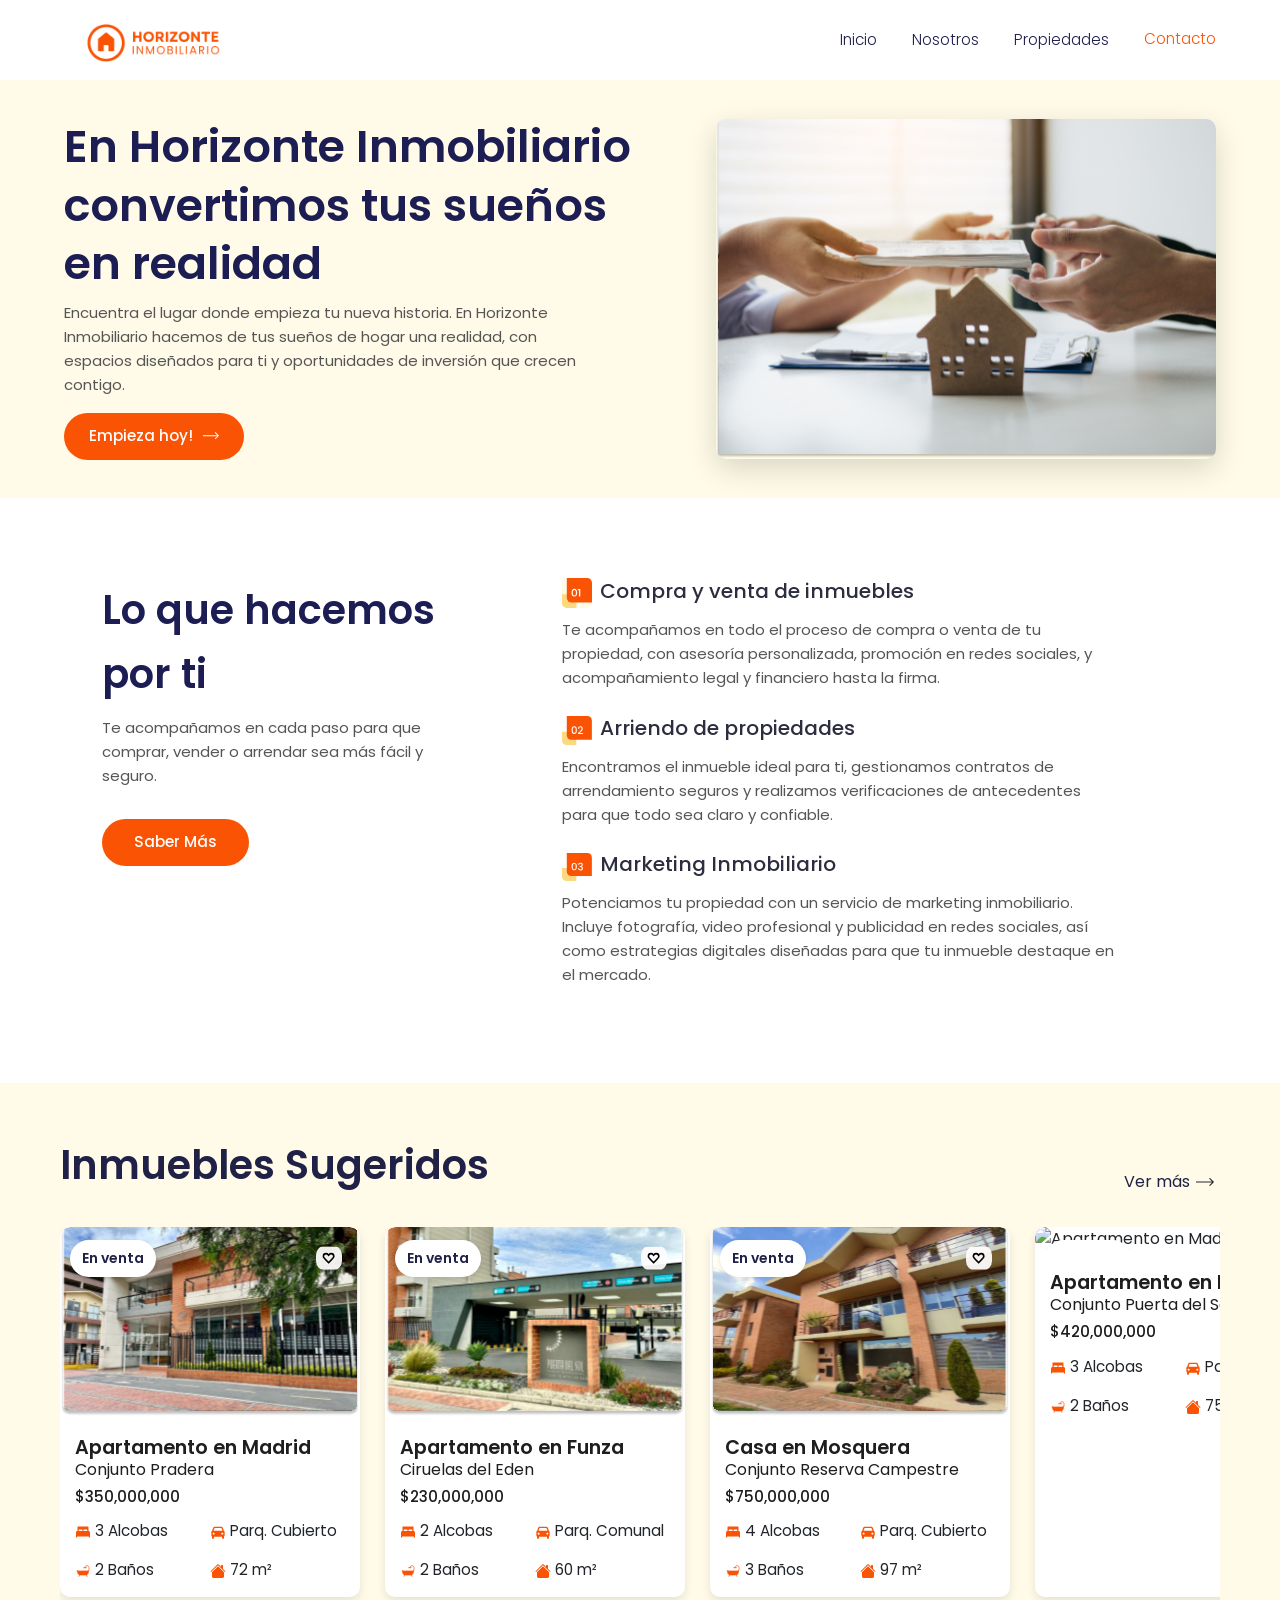
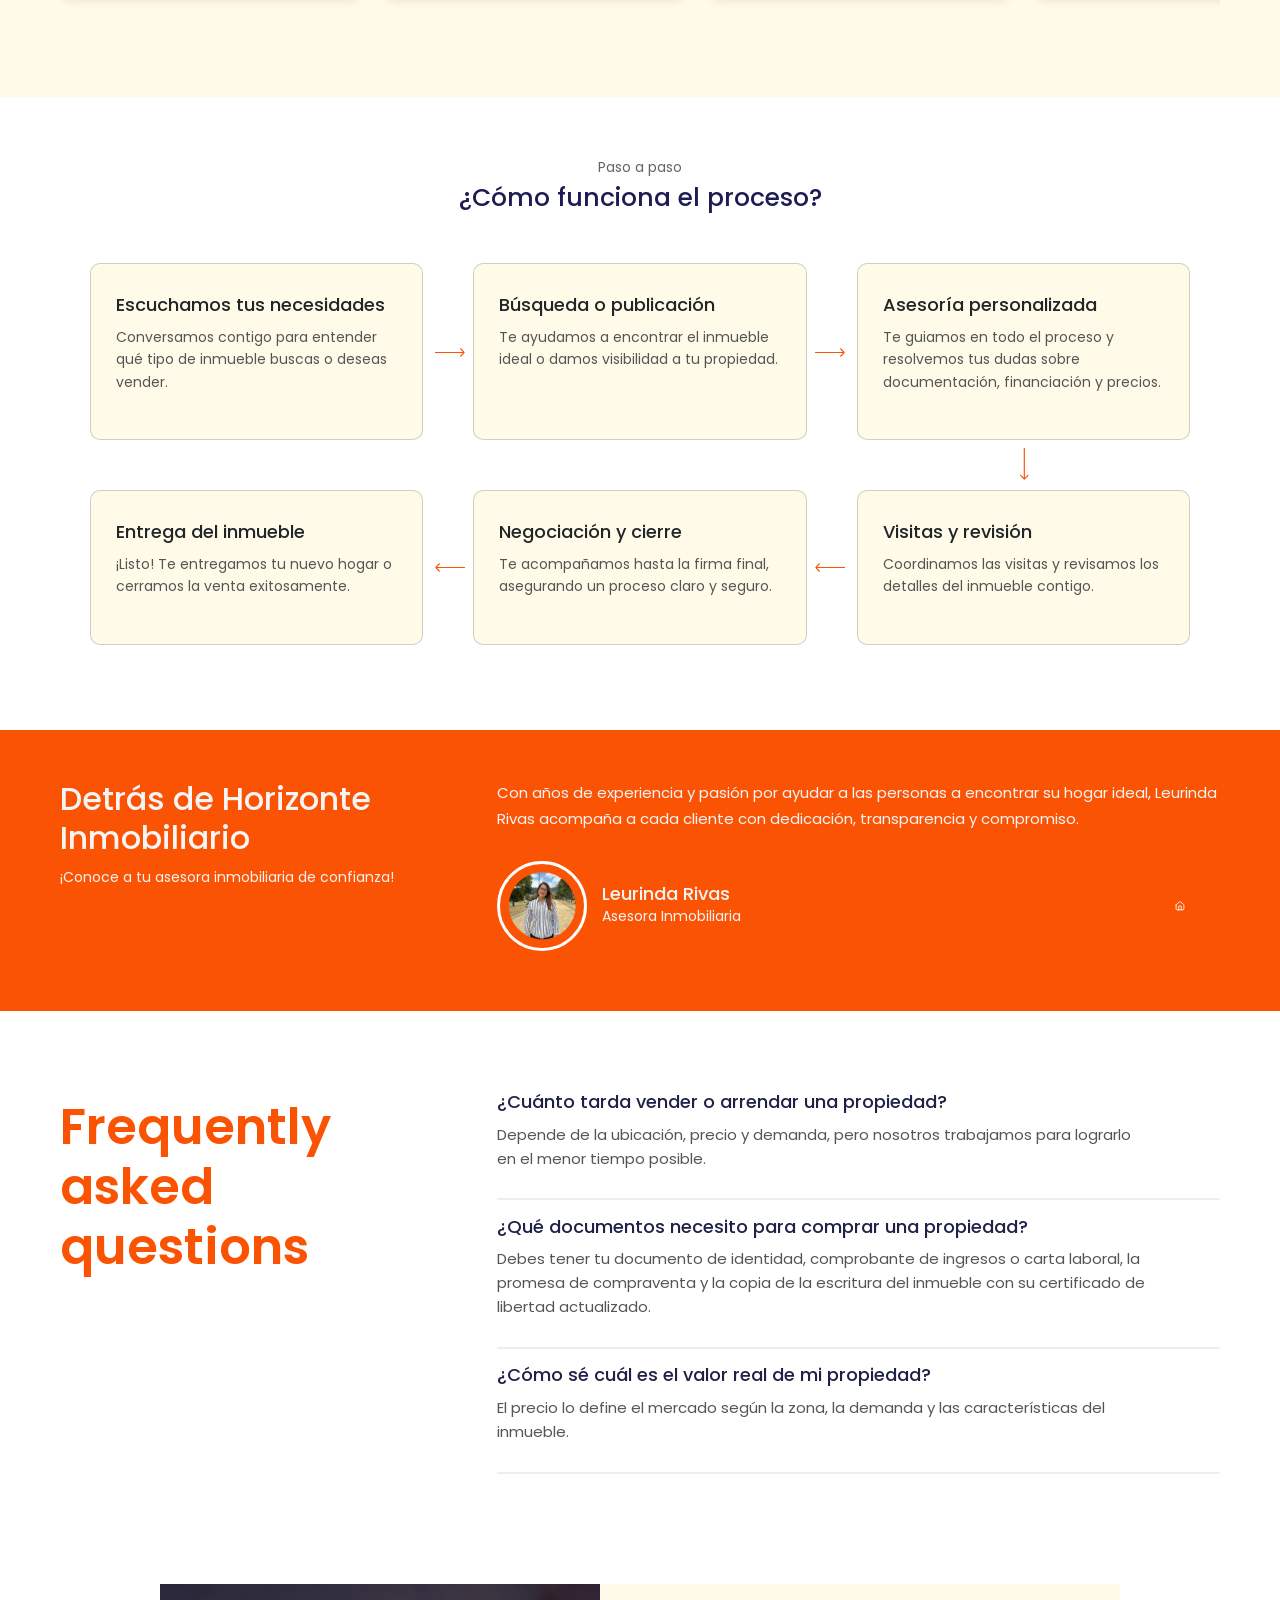
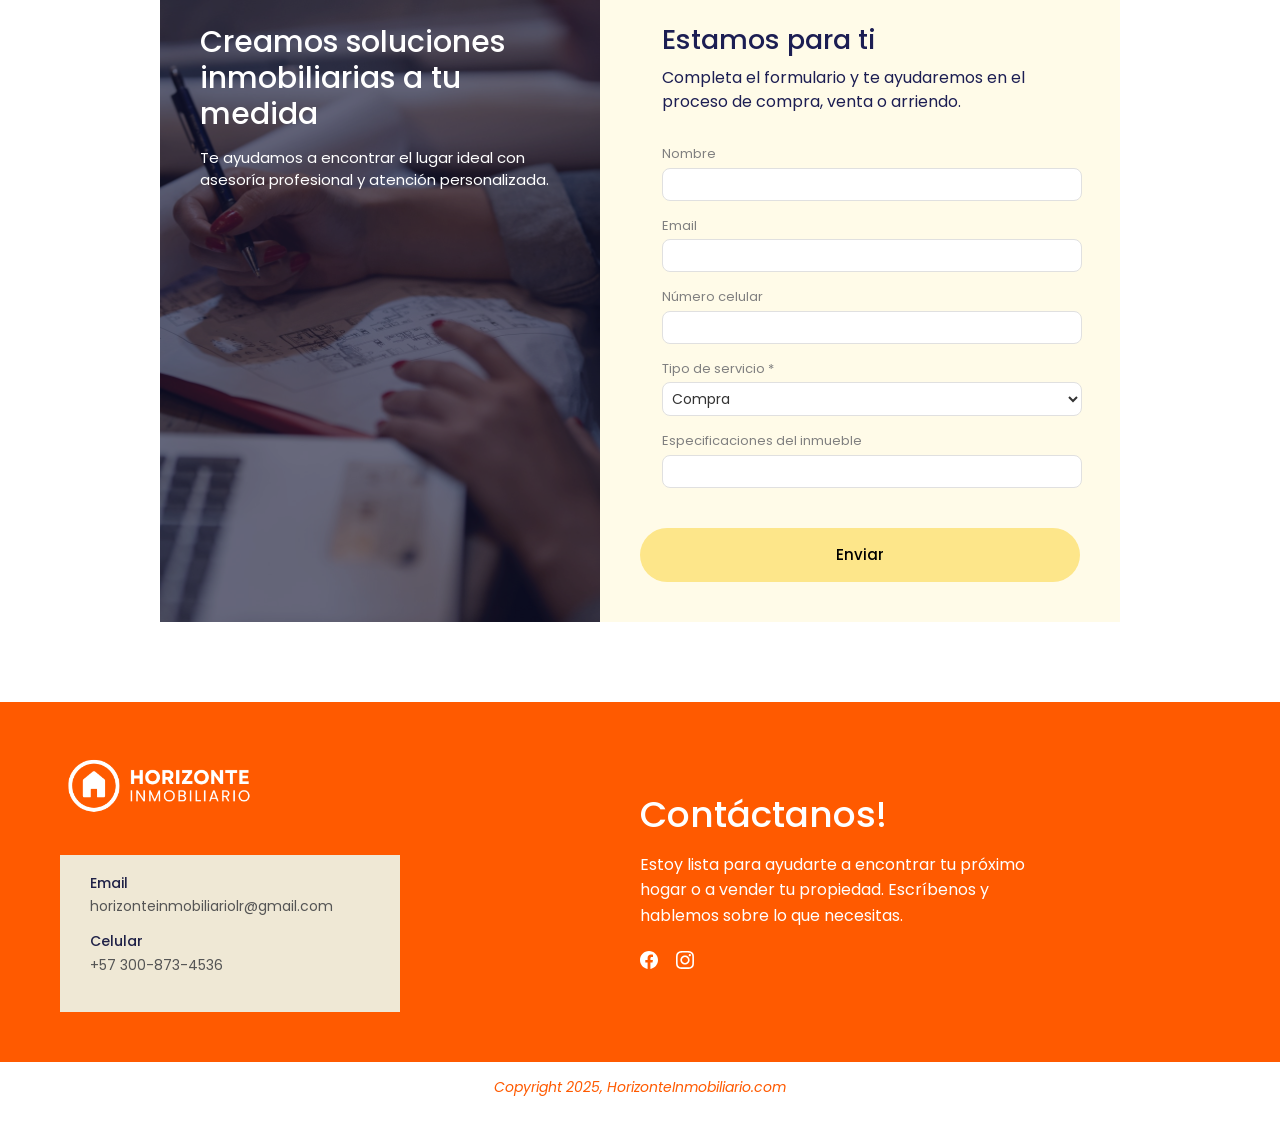
==== commit 6e617705: "Update index.html" ====
--- a/index.html
+++ b/index.html
@@ -367,55 +367,44 @@
                 </form>
             </div>
         </section>
-    <footer class="footer">
-
-    <div class="footer-container">
-
-        <!-- COLUMNA IZQUIERDA -->
-        <div class="footer-left">
-
-            <img src="imagenes/Footer/Logo HI 2 blanco.svg" alt="Horizonte Inmobiliario" class="footer-logo">
-
-            <div class="contact-box">
-                <div>
-                    <h5>Email</h5>
-                    <p>horizonteinmobiliariolr@gmail.com</p>
-                </div>
-
-                <div>
-                    <h5>Celular</h5>
-                    <p>+57 300-873-4536</p>
-                </div>
-            </div>
-
-        </div>
-
-
-        <!-- COLUMNA DERECHA -->
-        <div class="footer-right">
-
-            <h2>Contáctanos!</h2>
-
-            <p>
-                Estoy lista para ayudarte a encontrar tu próximo hogar o a vender tu propiedad.
-                Escríbenos y hablemos sobre lo que necesitas.
-            </p>
-
-            <div class="social-icons">
-                <a href="https://www.facebook.com/horizonteinmobiliariolr/" target="_blank">
-                    <img src="imagenes/Footer/facebook.svg">
-                </a>
-                <a href="https://www.instagram.com/horizonte_inmobiliario?igsh=bDhvd2RnYTdtYzVm" target="_blank">
-                    <img src="imagenes/Footer/instagram.svg">
-                </a>
-            </div>
-        </div>
-    </div>
-    <div class="copyright">
-        <p><i>Copyright 2025, HorizonteInmobiliario.com</i></p>
-    </div>
-</footer>
-</main>
+        <footer class="footer">
+            <div class="footer-container">
+                <!-- COLUMNA IZQUIERDA -->
+                <div class="footer-left">
+                    <img src="Footer/Logo HI 2 blanco.svg" alt="Horizonte Inmobiliario" class="footer-logo">
+                    <div class="contact-box">
+                        <div>
+                            <h5>Email</h5>
+                            <p>horizonteinmobiliariolr@gmail.com</p>
+                        </div>
+                        <div>
+                            <h5>Celular</h5>
+                            <p>+57 300-873-4536</p>
+                        </div>
+                    </div>
+                </div>
+                <!-- COLUMNA DERECHA -->
+                <div class="footer-right">
+                    <h2>Contáctanos!</h2>
+                    <p>
+                        Estoy lista para ayudarte a encontrar tu próximo hogar o a vender tu propiedad.
+                        Escríbenos y hablemos sobre lo que necesitas.
+                    </p>
+                    <div class="social-icons">
+                        <a href="https://www.facebook.com/horizonteinmobiliariolr/" target="_blank">
+                            <img src="Footer/facebook.svg">
+                        </a>
+                        <a href="https://www.instagram.com/horizonte_inmobiliario?igsh=bDhvd2RnYTdtYzVm" target="_blank">
+                            <img src="Footer/instagram.svg">
+                        </a>
+                    </div>
+                </div>
+            </div>
+            <div class="copyright">
+                <p><i>Copyright 2025, HorizonteInmobiliario.com</i></p>
+            </div>
+        </footer>
+    </main>
 <script src="https://cdn.jsdelivr.net/npm/bootstrap@5.3.8/dist/js/bootstrap.bundle.min.js"></script>
 </body>
 </html>
